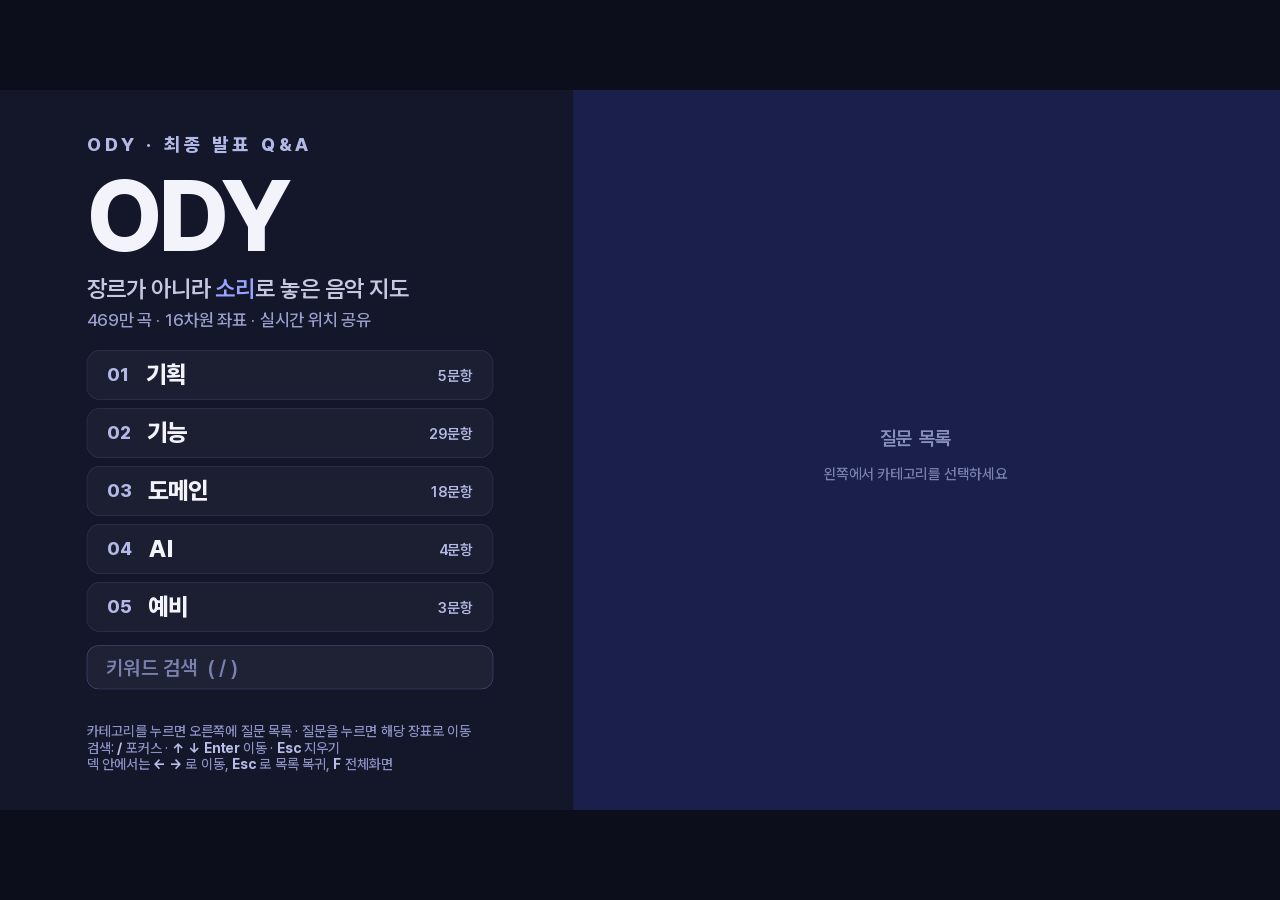
==== index.html @ 1a9466e6 "ODY 최종 발표 Q&A 덱 및 홈 검색 기능 Co-Authored-By: Claude Opus 5.5 <noreply@anthropic.com>" ====
<!doctype html>
<html lang="ko">
<head>
<meta charset="utf-8">
<meta name="viewport" content="width=device-width,initial-scale=1">
<title>ODY · 최종 발표 Q&amp;A</title>
<link rel="stylesheet" href="assets/base.css">
<style>
  body{background:var(--dark)}
  .slide.home{display:block;background:var(--dark);padding:0}
  .home-grid{position:absolute;inset:0;display:grid;grid-template-columns:860px 1fr}

  /* 좌측 */
  .home-l{padding:64px 0 56px 130px;display:flex;flex-direction:column;position:relative;z-index:2}
  .brand-eyebrow{font-size:28px;font-weight:800;letter-spacing:.22em;color:var(--dink3)}
  .brand{font-size:150px;font-weight:800;letter-spacing:-.045em;line-height:.92;color:var(--dink);margin:22px 0 0}
  .brand-def{font-size:35px;font-weight:600;color:var(--dink2);margin-top:20px;letter-spacing:-.01em}
  .brand-tag{font-size:26px;font-weight:500;color:#9AA0CC;margin-top:10px}

  .cats{margin-top:30px;display:flex;flex-direction:column;gap:12px;width:610px}
  .cat{
    display:flex;align-items:center;gap:22px;width:100%;text-align:left;cursor:pointer;
    background:rgba(255,255,255,.035);border:1px solid rgba(152,164,255,.16);
    border-radius:20px;padding:15px 30px;font:inherit;color:var(--dink);
    transition:background .22s var(--ease),border-color .22s var(--ease),transform .22s var(--ease);
  }
  .cat:hover{background:rgba(91,103,232,.16);border-color:rgba(152,164,255,.45);transform:translateX(6px)}
  .cat.on{background:var(--indigo);border-color:var(--indigo)}
  .cat .num{font-size:27px;font-weight:800;letter-spacing:.06em;color:var(--dink3);min-width:36px}
  .cat.on .num{color:#C9CFFF}
  .cat .nm{font-size:36px;font-weight:800;letter-spacing:-.01em}
  .cat .cnt{margin-left:auto;font-size:22px;font-weight:600;color:var(--dink3)}
  .cat.on .cnt{color:#D5DAFF}
  .cat[disabled]{opacity:.34;cursor:default}
  .cat[disabled]:hover{transform:none;background:rgba(255,255,255,.035);border-color:rgba(152,164,255,.16)}

  .home-hint{margin-top:auto;font-size:21px;font-weight:500;color:#8C93C4}
  .home-hint b{color:#B8BEE8;font-weight:700}

  /* 우측 질문 패널 */
  .home-r{position:relative;background:#1A1F4B;overflow:hidden}
  .qwrap{position:absolute;inset:0;padding:96px 110px 84px 76px;display:flex;flex-direction:column;z-index:2}
  .qempty{margin:auto;text-align:center;color:#8A90BE;font-size:29px;font-weight:600;line-height:1.7}
  .qempty span{display:block;font-size:22px;font-weight:500;color:#7A80B0;margin-top:12px}

  .qhead{font-size:27px;font-weight:800;letter-spacing:.18em;color:var(--peri);margin-bottom:8px}
  .qsub{font-size:25px;font-weight:500;color:#9AA0CC;margin-bottom:30px}
  .qlist{display:flex;flex-direction:column;gap:9px;overflow-y:auto;padding-right:14px;flex:1}
  .qlist::-webkit-scrollbar{width:7px}
  .qlist::-webkit-scrollbar-thumb{background:#2E3360;border-radius:4px}
  .q{
    display:flex;align-items:flex-start;gap:18px;cursor:pointer;text-align:left;
    background:rgba(255,255,255,.028);border:1px solid rgba(152,164,255,.1);border-left:3px solid transparent;
    border-radius:14px;padding:17px 22px;font:inherit;color:var(--dink);text-decoration:none;
    transition:background .18s var(--ease),border-color .18s var(--ease),transform .18s var(--ease);
  }
  .q:hover{background:rgba(91,103,232,.2);border-left-color:var(--peri);transform:translateX(5px)}
  .q .qn{font-size:21px;font-weight:800;color:var(--dink3);min-width:40px;padding-top:3px;letter-spacing:.04em}
  .q:hover .qn{color:var(--peri)}
  .q .qt{font-size:27px;font-weight:700;line-height:1.4;letter-spacing:-.01em}
  .q .qp{margin-left:auto;font-size:20px;font-weight:600;color:#9096C8;padding-top:5px;white-space:nowrap}

  .qsect{font-size:22px;font-weight:800;letter-spacing:.16em;color:var(--teal-s);margin:24px 0 6px;padding-left:4px}
  .qsect:first-child{margin-top:0}

  .fadein{animation:fu .5s var(--ease) both}

  /* 검색 */
  .search{margin-top:20px;margin-bottom:20px;width:610px}
  .search input{
    width:100%;font:inherit;font-size:30px;font-weight:600;color:var(--dink);
    background:rgba(255,255,255,.05);border:1px solid rgba(152,164,255,.3);border-radius:18px;padding:14px 28px;outline:none;
  }
  .search input::placeholder{color:#7A80B0}
  .search input:focus{border-color:var(--peri);background:rgba(91,103,232,.12)}
  .q .qbody{display:flex;flex-direction:column;gap:6px;min-width:0}
  .q .qc{font-size:19px;font-weight:700;color:var(--dink3);letter-spacing:.04em}
  .q .qst{font-size:21px;font-weight:600;color:#A9AFDA}
  .q .qsn{font-size:20px;font-weight:500;color:#9096C8;line-height:1.5}
  .q.sel{background:rgba(91,103,232,.28);border-left-color:var(--peri)}
  .q mark{background:rgba(255,212,0,.85);color:#111;border-radius:4px;padding:0 3px}
</style>
</head>
<body>
<div class="stage">
  <div class="deck">
    <section class="slide home is-active">
      <div class="home-grid">
        <div class="home-l">
          <div class="brand-eyebrow" data-a="fd">ODY · 최종 발표 Q&amp;A</div>
          <h1 class="brand" data-a="fu" style="--d:.1s">ODY</h1>
          <p class="brand-def" data-a="fu" style="--d:.2s">장르가 아니라 <span style="color:var(--peri)">소리</span>로 놓은 음악 지도</p>
          <p class="brand-tag" data-a="fu" style="--d:.28s">469만 곡 · 16차원 좌표 · 실시간 위치 공유</p>

          <nav class="cats" data-a="fu" style="--d:.38s">
            <button class="cat" data-cat="planning"><span class="num">01</span><span class="nm">기획</span><span class="cnt">5문항</span></button>
            <button class="cat" data-cat="feature"><span class="num">02</span><span class="nm">기능</span><span class="cnt">29문항</span></button>
            <button class="cat" data-cat="domain"><span class="num">03</span><span class="nm">도메인</span><span class="cnt">18문항</span></button>
            <button class="cat" data-cat="ai"><span class="num">04</span><span class="nm">AI</span><span class="cnt">4문항</span></button>
            <button class="cat" data-cat="reserve"><span class="num">05</span><span class="nm">예비</span><span class="cnt">3문항</span></button>
          </nav>

          <div class="search" data-a="fu" style="--d:.48s">
            <input id="sq" type="search" placeholder="키워드 검색  ( / )" autocomplete="off">
          </div>

          <p class="home-hint" data-a="fi" style="--d:.6s">카테고리를 누르면 오른쪽에 질문 목록 · 질문을 누르면 해당 장표로 이동<br>검색: <b>/</b> 포커스 · <b>↑ ↓ Enter</b> 이동 · <b>Esc</b> 지우기<br>덱 안에서는 <b>← →</b> 로 이동, <b>Esc</b> 로 목록 복귀, <b>F</b> 전체화면</p>
        </div>

        <div class="home-r">
          <div class="qwrap">
            <div class="qempty" id="qempty">질문 목록<span>왼쪽에서 카테고리를 선택하세요</span></div>
            <div id="qpanel" style="display:none;flex-direction:column;flex:1;min-height:0">
              <div class="qhead" id="qhead"></div>
              <div class="qsub" id="qsub"></div>
              <div class="qlist" id="qlist"></div>
            </div>
          </div>
        </div>
      </div>
    </section>
  </div>
</div>

<script src="assets/deck.js"></script>
<script src="assets/search-index.js"></script>
<script>
const DATA = {
  planning: {
    label: '01 · 기획',
    sub: '지도의 전제, 사용자 흐름, 결정의 근거와 한계',
    file: '01-planning.html',
    items: [
      {n:'Q1', t:'왜 장르가 아니라 소리로 지도를 놓았나', s:1},
      {n:'Q2', t:'사용자 한 명이 5분 동안 무엇을 하나', s:2},
      {n:'Q3', t:'실측으로 바꾼 결정 여섯 가지는 무엇인가', s:3},
      {n:'Q4', t:'음원 저작권은 어떻게 피해 가나', s:4},
      {n:'Q5', t:'알고 있는 한계와 다음 단계는', s:5}
    ]
  },
  feature: {
    label: '02 · 기능',
    sub: '주변 탐색 · 여정 · 실시간 따라가기',
    file: '02-feature.html',
    items: [
      {sect:'주변 탐색'},
      {n:'Q1', t:'내 곡과 소리가 비슷한 10곡을 어떻게 고르나', s:1},
      {n:'Q2', t:'469만 곡을 전부 비교하면 느리지 않나', s:2},
      {n:'Q3', t:'가까운 순 그대로 쓰면 이상한 곡이 섞이지 않나', s:4},
      {n:'Q4', t:'규칙 숫자(1.66 · 3곡 · 4.9)는 어떻게 정했나', s:6},
      {n:'Q5', t:'화면에서 바로 옆인데 주변 목록에 없는 이유는', s:7},
      {n:'Q6', t:'비슷한 곡이 정말 가까이 있다는 근거는', s:9},
      {sect:'여정'},
      {n:'Q7', t:'출발 곡과 도착 곡 사이를 어떻게 잇나', s:10},
      {n:'Q8', t:'최단 경로(kNN 그래프)는 왜 버렸나', s:11},
      {n:'Q9', t:'직선 축 + 정거장 방식은 어떻게 동작하나', s:12},
      {n:'Q10', t:'조합 폭발은 어떻게 피했나', s:15},
      {n:'Q11', t:'최단 경로와 비교하면 무엇이 좋아졌나', s:16},
      {n:'Q12', t:'여정 한 번의 결과는 어떤 모습인가', s:17},
      {n:'Q13', t:'곡을 더하면 별자리 모양이 바뀌지 않나', s:18},
      {sect:'따라가기'},
      {n:'Q14', t:'지도 위 내 위치는 어떻게 정해지나', s:20},
      {n:'Q15', t:'누가 움직이면 누구에게 알려야 하나', s:21},
      {n:'Q16', t:'화면 안 사람만 어떻게 골라내나', s:23},
      {n:'Q17', t:'움직임은 어떤 종류로 알리나', s:24},
      {n:'Q18', t:'Redis 왕복은 어떻게 줄였나', s:25},
      {n:'Q19', t:'사람이 아주 많아지면 어떻게 하나', s:26},
      {n:'Q20', t:'주변 사람 패널은 어떤 기준인가', s:27},
      {n:'Q21', t:'따라가기는 내부적으로 어떻게 동작하나', s:28},
      {n:'Q22', t:'늦게 탄 사람은 어느 지점부터 듣나', s:31},
      {n:'Q23', t:'따라가기는 어떻게 끝나나', s:32},
      {n:'Q24', t:'연결이 끊긴 건 어떻게 아나', s:33},
      {n:'Q25', t:'탭을 두 개 열면 어떻게 되나', s:34},
      {n:'Q26', t:'반응과 만남은 규칙이 어떻게 다른가', s:35},
      {n:'Q27', t:'전체 흐름을 한 장으로 보면', s:36},
      {n:'Q28', t:'서버를 늘리면 그대로 동작하나', s:37}
    ]
  },
  domain: {
    label: '03 · 도메인',
    sub: '데이터 정제 · 소리 좌표 · 파이프라인 · 검증 · 운영',
    file: '03-domain.html',
    items: [
      {sect:'데이터 정제'},
      {n:'Q1', t:'2,946만 제출본을 469만 곡으로 어떻게 줄였나', s:1},
      {n:'Q2', t:'제외 규칙 16개는 무엇인가', s:2},
      {n:'Q3', t:'곡 길이 상한을 왜 6분으로 정했나', s:3},
      {n:'Q4', t:'분석기 버전이 다른 곡은 어떻게 처리했나', s:4},
      {sect:'소리 좌표'},
      {n:'Q5', t:'곡 하나는 어떤 숫자로 표현되나', s:5},
      {n:'Q6', t:'단위가 다른 숫자를 어떻게 같은 자로 맞췄나', s:6},
      {n:'Q7', t:'270개를 16개로 줄여도 정보가 남나', s:7},
      {n:'Q8', t:'축마다 뜻이 있다는 게 무슨 말인가', s:8},
      {n:'Q9', t:'겹(레이어)을 내려가면 무엇이 달라지나', s:9},
      {sect:'파이프라인'},
      {n:'Q10', t:'첫 화면 7,204곡은 어떻게 뽑았나', s:10},
      {n:'Q11', t:'원본에서 DB까지 파이프라인은 어떻게 구성되나', s:11},
      {n:'Q12', t:'Spark를 실제로 끝까지 돌렸나', s:12},
      {n:'Q13', t:'분산 결과가 한 대 결과와 같다는 근거는', s:13},
      {sect:'검증'},
      {n:'Q14', t:'지도가 좋아졌다는 걸 어떻게 채점했나', s:14},
      {n:'Q15', t:'합격선은 어떻게 정했나', s:15},
      {sect:'운영'},
      {n:'Q16', t:'신곡은 어떻게 추가하나', s:16},
      {n:'Q17', t:'저장소를 둘로 나눈 이유는', s:17},
      {n:'Q18', t:'pgvector를 고른 이유는', s:18}
    ]
  },
  ai: {
    label: '04 · AI',
    sub: 'LLM의 역할과 한계, PCA를 고른 이유',
    file: '04-ai.html',
    items: [
      {n:'Q1', t:'LLM은 어디에 쓰이나', s:1},
      {n:'Q2', t:'딥러닝 대신 PCA를 고른 이유는', s:2},
      {n:'Q3', t:'별자리 작품 채점은 어떻게 하나', s:3},
      {n:'Q4', t:'취향 분석 문구는 어떻게 만드나', s:4}
    ]
  },
  reserve: {
    label: '05 · 예비',
    sub: '인프라 · 무중단 배포 · 인증',
    file: '05-reserve.html',
    items: [
      {n:'Q1', t:'서버 구성과 배포는 어떻게 되나', s:1},
      {n:'Q2', t:'무중단 배포는 어떻게 동작하나', s:2},
      {n:'Q3', t:'로그인 토큰은 어떻게 관리하나', s:3}
    ]
  }
};

const qempty = document.getElementById('qempty');
const qpanel = document.getElementById('qpanel');
const qhead  = document.getElementById('qhead');
const qsub   = document.getElementById('qsub');
const qlist  = document.getElementById('qlist');
var curCat = null;

function openCat(key){
  const d = DATA[key];
  if(!d) return;
  curCat = key;
  document.getElementById('sq').value = '';
  document.querySelectorAll('.cat').forEach(b => b.classList.toggle('on', b.dataset.cat === key));
  qempty.style.display = 'none';
  qpanel.style.display = 'flex';
  qhead.textContent = d.label;
  qsub.textContent = d.sub;
  qlist.innerHTML = '';
  d.items.forEach((it, idx) => {
    if(it.sect){
      const h = document.createElement('div');
      h.className = 'qsect'; h.textContent = it.sect;
      qlist.appendChild(h); return;
    }
    const a = document.createElement('a');
    a.className = 'q';
    a.href = d.file + '#s' + it.s;
    a.innerHTML = '<span class="qn">'+it.n+'</span><span class="qt">'+it.t+'</span><span class="qp">p.'+it.s+'</span>';
    a.style.animationDelay = (idx * 0.018) + 's';
    a.classList.add('fadein');
    qlist.appendChild(a);
  });
  history.replaceState(null,'','#'+key);
}

document.querySelectorAll('.cat').forEach(b => {
  if(b.disabled) return;
  b.addEventListener('click', () => openCat(b.dataset.cat));
});

// 덱에서 뒤로가기로 돌아왔을 때 해당 카테고리 목록을 열어둠
const h = location.hash.replace('#','');
if(DATA[h]) openCat(h);

// ---------- 검색 ----------
const sq = document.getElementById('sq');
const SLIDES = window.SEARCH || [];
let selIdx = -1;

const esc = t => t.replace(/[&<>"]/g, c => ({'&':'&amp;','<':'&lt;','>':'&gt;','"':'&quot;'}[c]));
const hl = (t, terms) => {
  let out = esc(t);
  terms.forEach(w => {
    const re = new RegExp(esc(w).replace(/[.*+?^${}()|[\]\\]/g, '\\$&'), 'gi');
    out = out.replace(re, m => '<mark>' + m + '</mark>');
  });
  return out;
};
const snippet = (body, w) => {
  const i = body.toLowerCase().indexOf(w);
  const a = Math.max(0, i - 40), b = Math.min(body.length, i + w.length + 90);
  return (a > 0 ? '…' : '') + body.slice(a, b) + (b < body.length ? '…' : '');
};
// 슬라이드 번호 → 그 슬라이드가 속한 질문
function questionOf(file, s){
  for(const key in DATA){
    const d = DATA[key];
    if(d.file !== file) continue;
    let best = null;
    d.items.forEach(it => { if(it.n && it.s <= s && (!best || it.s > best.s)) best = it; });
    return {d, it: best};
  }
  return null;
}
function hitRow(d, it, s, terms, slideTitle, snip){
  const a = document.createElement('a');
  a.className = 'q';
  a.href = d.file + '#s' + s;
  let body = '<span class="qc">' + esc(d.label) + '</span><span class="qt">' + hl(it ? it.t : slideTitle, terms) + '</span>';
  if(slideTitle && it && slideTitle !== it.t) body += '<span class="qst">장표 · ' + hl(slideTitle, terms) + '</span>';
  if(snip) body += '<span class="qsn">' + hl(snip, terms) + '</span>';
  a.innerHTML = '<span class="qn">' + (it ? it.n : '') + '</span><span class="qbody">' + body + '</span><span class="qp">p.' + s + '</span>';
  return a;
}

function runSearch(raw){
  const terms = raw.toLowerCase().split(/\s+/).filter(Boolean);
  selIdx = -1;
  if(!terms.length){
    if(curCat) openCat(curCat);
    else { qpanel.style.display = 'none'; qempty.style.display = ''; }
    return;
  }
  const has = t => { t = t.toLowerCase(); return terms.every(w => t.includes(w)); };
  const titleHits = [], bodyHits = [], seen = new Set();

  // 1순위: 질문 제목
  for(const key in DATA){
    const d = DATA[key];
    d.items.forEach(it => {
      if(!it.n || !has(it.t)) return;
      seen.add(d.file + '#' + it.s);
      const sl = SLIDES.find(x => x.file === d.file && x.s === it.s);
      titleHits.push(hitRow(d, it, it.s, terms, sl ? sl.title : '', ''));
    });
  }
  // 1순위: 장표 큰 제목 / 2순위: 장표 내용
  SLIDES.forEach(sl => {
    const id = sl.file + '#' + sl.s;
    if(seen.has(id)) return;
    const q = questionOf(sl.file, sl.s);
    if(!q) return;
    if(has(sl.title)){
      seen.add(id);
      titleHits.push(hitRow(q.d, q.it, sl.s, terms, sl.title, ''));
    } else if(has(sl.title + ' ' + sl.body)){
      seen.add(id);
      bodyHits.push(hitRow(q.d, q.it, sl.s, terms, sl.title, snippet(sl.body, terms.find(w => sl.body.toLowerCase().includes(w)) || terms[0])));
    }
  });

  document.querySelectorAll('.cat').forEach(b => b.classList.remove('on'));
  qempty.style.display = 'none';
  qpanel.style.display = 'flex';
  qhead.textContent = 'SEARCH';
  qsub.textContent = '“' + raw.trim() + '” · ' + (titleHits.length + bodyHits.length) + '건';
  qlist.innerHTML = '';
  const sect = (label, arr) => {
    const el = document.createElement('div');
    el.className = 'qsect'; el.textContent = label + ' · ' + arr.length;
    qlist.appendChild(el);
    arr.forEach(a => qlist.appendChild(a));
  };
  sect('제목에 포함', titleHits);
  sect('내용에 포함', bodyHits);
}

function moveSel(dir){
  const rows = [...qlist.querySelectorAll('a.q')];
  if(!rows.length) return;
  rows.forEach(r => r.classList.remove('sel'));
  selIdx = Math.max(0, Math.min(rows.length - 1, selIdx + dir));
  rows[selIdx].classList.add('sel');
  rows[selIdx].scrollIntoView({block: 'nearest'});
}

sq.addEventListener('input', () => runSearch(sq.value));
sq.addEventListener('click', e => e.stopPropagation());  // 덱의 클릭 넘기기 방지
sq.addEventListener('keydown', e => {
  e.stopPropagation();
  if(e.key === 'Escape'){ sq.value = ''; runSearch(''); sq.blur(); }
  if(e.key === 'ArrowDown'){ e.preventDefault(); moveSel(1); }
  if(e.key === 'ArrowUp'){ e.preventDefault(); moveSel(-1); }
  if(e.key === 'Enter'){
    const rows = qlist.querySelectorAll('a.q');
    const r = rows[selIdx >= 0 ? selIdx : 0];
    if(r) location.href = r.href;
  }
});

// 숫자 키로 카테고리 선택
document.addEventListener('keydown', e => {
  if(e.target === sq) return;
  if(e.key === '/'){ e.preventDefault(); sq.focus(); return; }
  if(e.key === '1') openCat('planning');
  if(e.key === '2') openCat('feature');
  if(e.key === '3') openCat('domain');
  if(e.key === '4') openCat('ai');
  if(e.key === '5') openCat('reserve');
  if((e.key === 'f' || e.key === 'F')){
    if(document.fullscreenElement) document.exitFullscreen(); else document.documentElement.requestFullscreen();
  }
});
</script>
</body>
</html>
---- assets/base.css ----
/* ODY Q&A — 공통 디자인 시스템 */
/* Pretendard Variable — 로컬 번들 (SIL OFL 1.1, assets/fonts/OFL.txt) */
@font-face{
  font-family:'Pretendard Variable';
  font-weight:45 920;
  font-style:normal;
  font-display:swap;
  src:url('fonts/PretendardVariable.woff2') format('woff2-variations'),
      url('fonts/PretendardVariable.woff2') format('woff2');
}

:root{
  --dark:#14162A; --dark2:#23264A; --deep:#0D0E1C; --dark3:#2C3057;
  --paper:#F4F5F9; --paper2:#F6F7FA; --white:#FFFFFF; --border:#E3E5EF;
  --ink:#1B1D30; --ink2:#5F6480; --ink3:#8F94AA;
  --dink:#F2F3FB; --dink2:#C4C8E0; --dink3:#B3B9E6;
  --indigo:#5B67E8; --peri:#98A4FF; --peri-l:#C3CAFF;
  --teal:#2AA38B; --teal-s:#7FD6C4; --mint:#A8E6D5;
  --purple:#8A5FE0; --purple-l:#B79BF0; --orange:#F09D6B;
  --ease:cubic-bezier(.2,.75,.25,1);
  --ease-line:cubic-bezier(.35,0,.2,1);
}

*{box-sizing:border-box;margin:0;padding:0}
html,body{height:100%}
body{
  background:var(--deep);
  font-family:'Pretendard Variable',Pretendard,'Apple SD Gothic Neo','Noto Sans KR',system-ui,sans-serif;
  color:var(--ink);
  -webkit-font-smoothing:antialiased;
  overflow:hidden;
}

/* ---------- 무대 / 스케일 ---------- */
.stage{position:fixed;inset:0;overflow:hidden;background:var(--deep)}
.deck{position:absolute;left:0;top:0;width:1920px;height:1080px;transform-origin:0 0}

.slide{
  position:absolute;inset:0;
  background:var(--paper);
  padding:78px 130px 70px;
  display:none;
  overflow:hidden;
}
.slide.is-active{display:block}
.slide.dark{background:var(--dark)}
.slide.split{padding:0}

.pnum{position:absolute;right:56px;bottom:40px;font-size:21px;font-weight:600;color:var(--ink3);letter-spacing:.02em}
.slide.dark .pnum{color:#7C82B4}

/* ---------- 타이포 ---------- */
.eyebrow{font-size:28px;font-weight:800;letter-spacing:.2em;color:var(--indigo);margin-bottom:18px}
.slide.dark .eyebrow{color:var(--dink3)}
.title{font-size:65px;font-weight:800;line-height:1.2;letter-spacing:-.02em;color:var(--ink)}
.title.sm{font-size:56px}
.slide.dark .title{color:var(--dink)}
.subtitle{font-size:30px;font-weight:500;color:var(--ink2);margin-top:12px;letter-spacing:-.01em}
.acc{color:var(--indigo)}
.acc-t{color:var(--teal)}
.acc-o{color:#DD7A3B}
.acc-p{color:var(--purple)}
.slide.dark .acc{color:var(--peri)}

.head{margin-bottom:38px}

/* ---------- 하단 결론 바 ---------- */
.concl{
  position:absolute;left:130px;right:130px;bottom:96px;
  background:var(--dark);color:var(--dink);
  border-radius:999px;padding:26px 40px;
  font-size:30px;font-weight:700;text-align:center;letter-spacing:-.01em;
}
.note{position:absolute;left:130px;bottom:104px;font-size:25px;font-weight:600;color:var(--ink2)}

/* ---------- 카드 ---------- */
.card{background:var(--white);border:1px solid var(--border);border-radius:22px;padding:34px 38px;display:flex;flex-direction:column;justify-content:center}
.card.accent{border-color:var(--indigo);background:#F0F2FF}
.card.warm{border-color:#F6D9C4;background:#FEF3EA}
.card.plain{background:#EDEEF4;border-color:transparent}
.cards{display:grid;gap:30px}
.c2{grid-template-columns:1fr 1fr}
.c3{grid-template-columns:repeat(3,1fr)}
.c4{grid-template-columns:repeat(4,1fr)}
.card-t{font-size:32px;font-weight:800;margin-bottom:12px}
.card-s{font-size:25px;font-weight:500;color:var(--ink2);line-height:1.5}

/* ---------- 수치 ---------- */
.big{font-size:83px;font-weight:800;letter-spacing:-.03em;line-height:1}
.big.sm{font-size:63px}
.big-cap{font-size:25px;font-weight:600;color:var(--ink2);margin-top:14px}

/* ---------- 다크 스카이 패널 ---------- */
.sky{position:relative;background:var(--dark);border-radius:18px;overflow:hidden}
.sky canvas{position:absolute;inset:0;width:100%;height:100%}
.sky-in{position:absolute;inset:0}

/* ---------- 태그 / 칩 ---------- */
.chip{display:inline-flex;align-items:center;gap:8px;border-radius:999px;padding:12px 22px;font-size:24px;font-weight:700}
.chip.ind{background:#E9ECFF;color:var(--indigo)}
.chip.org{background:#FDEBDD;color:#B5612B}
.chip.gry{background:#ECEDF3;color:var(--ink2)}
.chip.tl{background:#E2F5F0;color:#1E7C69}

/* ---------- 파이프라인 ---------- */
.flow{display:flex;align-items:center;gap:0}
.flow-node{flex:1;text-align:center}
.flow-arrow{width:64px;height:2px;background:var(--ink3);position:relative;flex:none}
.flow-arrow::after{content:'';position:absolute;right:0;top:-4px;border-left:9px solid var(--ink3);border-top:5px solid transparent;border-bottom:5px solid transparent}
.dot-n{width:104px;height:104px;border-radius:50%;background:var(--indigo);color:#fff;display:grid;place-items:center;font-size:47px;font-weight:800;margin:0 auto}
.dot-n.gray{background:#C2C6D6}
.dot-n.org{background:var(--orange)}
.dot-n.teal{background:var(--teal)}
.dot-n.dk{background:var(--dark)}

/* ---------- 그리드 셀 ---------- */
.cellgrid{display:grid;gap:6px}
.cell{background:#C8CBD8;border-radius:5px;aspect-ratio:1}
.cell.on{background:var(--dark);box-shadow:inset 0 0 0 2px var(--teal-s)}
.cell.keep{background:var(--dark)}
.cell.drop{background:#D9DBE4;box-shadow:inset 0 0 0 2px #9A9FB5;opacity:.8}

/* ---------- 표 ---------- */
.tbl{width:100%;border-collapse:separate;border-spacing:0 14px}
.tbl th{font-size:27px;font-weight:800;padding-bottom:8px}
.tbl td{font-size:26px;font-weight:700;text-align:center;padding:16px 18px;border-radius:14px}
.tbl td.lab{text-align:left;font-weight:600;color:var(--ink2);background:none}
.tbl td.a{background:#FDEBDD;color:#B5612B}
.tbl td.b{background:#E9ECFF;color:var(--indigo)}


/* ---------- 단계 플로우 (두 덱 공용) ---------- */
.steps{display:grid;gap:0;align-items:start}
.step{text-align:center;position:relative}
.step .arr{position:absolute;top:52px;right:-22px;width:44px;height:2px;background:#C8CCDA}
.step .arr::after{content:'';position:absolute;right:0;top:-4px;border-left:9px solid #C8CCDA;border-top:5px solid transparent;border-bottom:5px solid transparent}
.step .lbl{font-size:28px;font-weight:800;margin-top:22px}
.step .box{background:var(--white);border:1px solid var(--border);border-radius:16px;padding:20px 8px;font-size:25px;font-weight:700;margin-top:24px}
.step .tag{display:inline-block;margin-top:16px;border-radius:999px;padding:9px 20px;font-size:21px;font-weight:700}

/* ---------- 세로 여백 채우기 ---------- */
.fill{min-height:596px;align-content:center}
.fill-lg{min-height:700px;align-content:center}

/* ---------- 애니메이션 ---------- */
@keyframes fu{from{opacity:0;transform:translateY(32px)}to{opacity:1;transform:none}}
@keyframes fd{from{opacity:0;transform:translateY(-20px)}to{opacity:1;transform:none}}
@keyframes fl{from{opacity:0;transform:translateX(-35px)}to{opacity:1;transform:none}}
@keyframes fr{from{opacity:0;transform:translateX(35px)}to{opacity:1;transform:none}}
@keyframes fi{from{opacity:0}to{opacity:1}}
@keyframes sc{from{opacity:0;transform:scale(.88)}to{opacity:1;transform:none}}
@keyframes ph{from{opacity:0;transform:translateY(64px)}to{opacity:1;transform:none}}
@keyframes pop{0%{opacity:0;transform:scale(.35)}70%{opacity:1;transform:scale(1.09)}100%{opacity:1;transform:scale(1)}}
@keyframes draw{to{stroke-dashoffset:0}}
@keyframes twinkle{0%,100%{opacity:.3}50%{opacity:1}}

.slide.is-active [data-a]{opacity:0;animation-fill-mode:forwards;animation-timing-function:var(--ease);animation-delay:var(--d,0s)}
.slide.is-active [data-a="fu"]{animation-name:fu;animation-duration:.7s}
.slide.is-active [data-a="fd"]{animation-name:fd;animation-duration:.6s}
.slide.is-active [data-a="fl"]{animation-name:fl;animation-duration:.7s}
.slide.is-active [data-a="fr"]{animation-name:fr;animation-duration:.7s}
.slide.is-active [data-a="fi"]{animation-name:fi;animation-duration:.85s;animation-timing-function:ease}
.slide.is-active [data-a="sc"]{animation-name:sc;animation-duration:.7s}
.slide.is-active [data-a="ph"]{animation-name:ph;animation-duration:.85s}
.slide.is-active [data-a="pop"]{animation-name:pop;animation-duration:.6s}
.slide.is-active [data-draw]{stroke-dasharray:var(--len,600);stroke-dashoffset:var(--len,600);animation:draw 1s var(--ease-line) forwards;animation-delay:var(--d,0s)}

/* ---------- 슬라이드 컨트롤 ---------- */
.nav{position:fixed;bottom:0;left:0;right:0;height:96px;display:flex;align-items:center;justify-content:center;gap:26px;z-index:40;opacity:0;transition:opacity .25s}
.nav:hover,body.show-ui .nav{opacity:1}
.nav button{
  width:52px;height:52px;border-radius:50%;border:1px solid rgba(255,255,255,.18);
  background:rgba(20,22,42,.72);color:#fff;font-size:22px;cursor:pointer;
  display:grid;place-items:center;backdrop-filter:blur(8px);transition:background .2s
}
.nav button:hover{background:var(--indigo)}
.nav button:disabled{opacity:.28;cursor:default}
.nav .counter{color:#fff;font-size:20px;font-weight:600;letter-spacing:.06em;min-width:92px;text-align:center;opacity:.8}

/* 좌상단 숨은 뒤로가기 · 아이콘만 */
.backbtn{
  position:fixed;top:18px;left:22px;z-index:50;
  width:56px;height:56px;padding:0;border:0;background:none;cursor:pointer;
  display:grid;place-items:center;
  color:#9A9FB5;
  opacity:0;transform:translateX(-6px);
  transition:opacity .22s var(--ease),transform .22s var(--ease),color .2s;
}
.backbtn::before{content:'';position:fixed;top:0;left:0;width:210px;height:120px}
.backbtn:hover,.backbtn:focus-visible,body.show-ui .backbtn{opacity:.3;transform:none}
.backbtn:hover{opacity:.55}

/* 진행 바 */
.prog{position:fixed;top:0;left:0;height:3px;background:var(--indigo);z-index:60;transition:width .3s var(--ease)}

@media (prefers-reduced-motion:reduce){
  .slide.is-active [data-a]{animation-name:fi !important;animation-duration:.3s !important}
  .slide.is-active [data-draw]{animation:none;stroke-dashoffset:0}
}

/* ---------- 비교표 (열 강조) · 03/04 공용 ---------- */
.cmptbl{display:grid;row-gap:14px;column-gap:22px;align-items:stretch}
.cmptbl>div{font-size:26px;font-weight:700;text-align:center;padding:20px 18px;border-radius:14px;background:var(--white);border:1px solid var(--border);display:grid;place-items:center;line-height:1.35}
.cmptbl .h{background:none;border-color:transparent;font-size:27px;font-weight:800;color:var(--ink2);padding-bottom:4px}
.cmptbl .h.pick{color:var(--indigo)}
.cmptbl .lb{background:none;border-color:transparent;text-align:left;justify-items:start;font-weight:600;color:var(--ink2)}
.cmptbl .pick{background:#F0F2FF;border-color:var(--indigo);color:var(--indigo)}

/* ---------- 수치 카드 ---------- */
.stat{text-align:center;padding:40px 30px}
.stat .n{font-size:72px;font-weight:800;letter-spacing:-.03em;line-height:1;color:var(--indigo)}
.stat .n.o{color:var(--orange)}
.stat .n.k{color:var(--ink)}
.stat .n.g{color:var(--ink3)}
.stat .l{font-size:25px;font-weight:600;color:var(--ink2);margin-top:16px;line-height:1.4}

/* ---------- 가로 흐름 상자 ---------- */
.hflow{display:grid;align-items:center}
.hflow .bx{background:var(--white);border:1px solid var(--border);border-radius:18px;padding:28px 20px;text-align:center;font-size:28px;font-weight:700;line-height:1.35;min-height:130px;display:grid;place-items:center}
.hflow .bx.ind{color:var(--indigo);background:#F0F2FF;border-color:var(--indigo);font-weight:800}
.hflow .bx.dk{background:var(--dark);color:#fff;border-color:var(--dark)}
.hflow .ar{height:2px;background:#C8CCDA;margin:0 14px;position:relative}
.hflow .ar::after{content:'';position:absolute;right:0;top:-4px;border-left:9px solid #C8CCDA;border-top:5px solid transparent;border-bottom:5px solid transparent}
.hflow .sub{font-size:24px;font-weight:600;color:var(--ink2);text-align:center;margin-top:14px;line-height:1.4}

.chip.pur{background:#EFE8FC;color:var(--purple)}
.chip.sm{font-size:21px;padding:9px 18px}
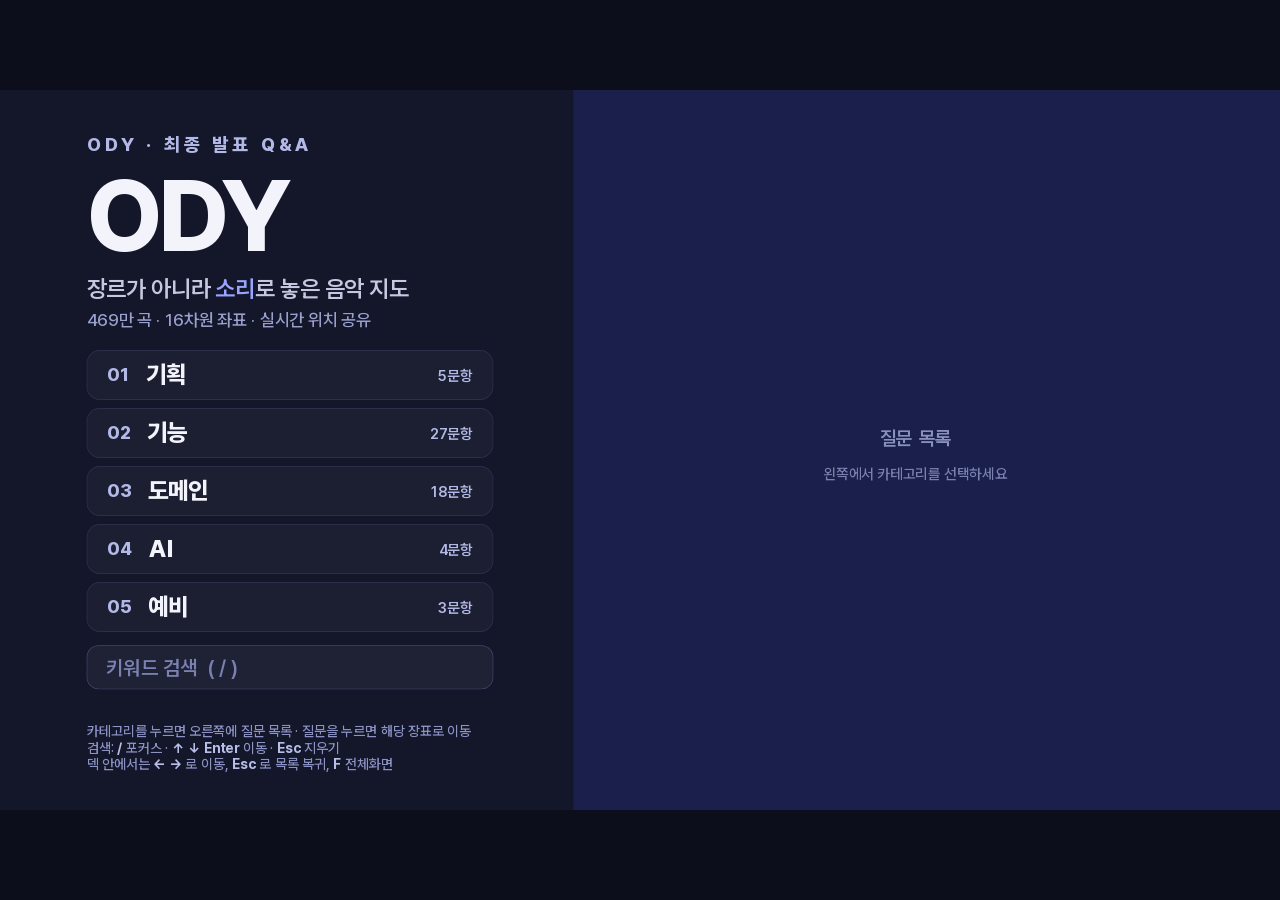
==== commit 82d19f21: "기능 덱: 1장 삭제, 여정 해결 1~3 장표를 이어지는 흐름으로 - 표지(주변 10곡) 장표 삭제, 페이지 번호·홈 질문 목록·색인 한 칸씩 당김 - 해결 2: 해결 1 화면 그" ====
--- a/index.html
+++ b/index.html
@@ -94,7 +94,7 @@
 
           <nav class="cats" data-a="fu" style="--d:.38s">
             <button class="cat" data-cat="planning"><span class="num">01</span><span class="nm">기획</span><span class="cnt">5문항</span></button>
-            <button class="cat" data-cat="feature"><span class="num">02</span><span class="nm">기능</span><span class="cnt">29문항</span></button>
+            <button class="cat" data-cat="feature"><span class="num">02</span><span class="nm">기능</span><span class="cnt">27문항</span></button>
             <button class="cat" data-cat="domain"><span class="num">03</span><span class="nm">도메인</span><span class="cnt">18문항</span></button>
             <button class="cat" data-cat="ai"><span class="num">04</span><span class="nm">AI</span><span class="cnt">4문항</span></button>
             <button class="cat" data-cat="reserve"><span class="num">05</span><span class="nm">예비</span><span class="cnt">3문항</span></button>
@@ -144,36 +144,35 @@
     file: '02-feature.html',
     items: [
       {sect:'주변 탐색'},
-      {n:'Q1', t:'내 곡과 소리가 비슷한 10곡을 어떻게 고르나', s:1},
-      {n:'Q2', t:'469만 곡을 전부 비교하면 느리지 않나', s:2},
-      {n:'Q3', t:'가까운 순 그대로 쓰면 이상한 곡이 섞이지 않나', s:4},
-      {n:'Q4', t:'규칙 숫자(1.66 · 3곡 · 4.9)는 어떻게 정했나', s:6},
-      {n:'Q5', t:'화면에서 바로 옆인데 주변 목록에 없는 이유는', s:7},
-      {n:'Q6', t:'비슷한 곡이 정말 가까이 있다는 근거는', s:9},
+      {n:'Q1', t:'469만 곡을 전부 비교하면 느리지 않나', s:1},
+      {n:'Q2', t:'가까운 순 그대로 쓰면 이상한 곡이 섞이지 않나', s:3},
+      {n:'Q3', t:'규칙 숫자(1.66 · 3곡 · 4.9)는 어떻게 정했나', s:5},
+      {n:'Q4', t:'화면에서 바로 옆인데 주변 목록에 없는 이유는', s:6},
+      {n:'Q5', t:'비슷한 곡이 정말 가까이 있다는 근거는', s:8},
       {sect:'여정'},
-      {n:'Q7', t:'출발 곡과 도착 곡 사이를 어떻게 잇나', s:10},
-      {n:'Q8', t:'최단 경로(kNN 그래프)는 왜 버렸나', s:11},
-      {n:'Q9', t:'직선 축 + 정거장 방식은 어떻게 동작하나', s:12},
-      {n:'Q10', t:'조합 폭발은 어떻게 피했나', s:15},
-      {n:'Q11', t:'최단 경로와 비교하면 무엇이 좋아졌나', s:16},
-      {n:'Q12', t:'여정 한 번의 결과는 어떤 모습인가', s:17},
-      {n:'Q13', t:'곡을 더하면 별자리 모양이 바뀌지 않나', s:18},
+      {n:'Q6', t:'출발 곡과 도착 곡 사이를 어떻게 잇나', s:9},
+      {n:'Q7', t:'최단 경로(kNN 그래프)는 왜 버렸나', s:10},
+      {n:'Q8', t:'직선 축 + 정거장 방식은 어떻게 동작하나', s:11},
+      {n:'Q9', t:'조합 폭발은 어떻게 피했나', s:14},
+      {n:'Q10', t:'최단 경로와 비교하면 무엇이 좋아졌나', s:15},
+      {n:'Q11', t:'여정 한 번의 결과는 어떤 모습인가', s:16},
+      {n:'Q12', t:'곡을 더하면 별자리 모양이 바뀌지 않나', s:17},
       {sect:'따라가기'},
-      {n:'Q14', t:'지도 위 내 위치는 어떻게 정해지나', s:20},
-      {n:'Q15', t:'누가 움직이면 누구에게 알려야 하나', s:21},
-      {n:'Q16', t:'화면 안 사람만 어떻게 골라내나', s:23},
-      {n:'Q17', t:'움직임은 어떤 종류로 알리나', s:24},
-      {n:'Q18', t:'Redis 왕복은 어떻게 줄였나', s:25},
-      {n:'Q19', t:'사람이 아주 많아지면 어떻게 하나', s:26},
-      {n:'Q20', t:'주변 사람 패널은 어떤 기준인가', s:27},
-      {n:'Q21', t:'따라가기는 내부적으로 어떻게 동작하나', s:28},
-      {n:'Q22', t:'늦게 탄 사람은 어느 지점부터 듣나', s:31},
-      {n:'Q23', t:'따라가기는 어떻게 끝나나', s:32},
-      {n:'Q24', t:'연결이 끊긴 건 어떻게 아나', s:33},
-      {n:'Q25', t:'탭을 두 개 열면 어떻게 되나', s:34},
-      {n:'Q26', t:'반응과 만남은 규칙이 어떻게 다른가', s:35},
-      {n:'Q27', t:'전체 흐름을 한 장으로 보면', s:36},
-      {n:'Q28', t:'서버를 늘리면 그대로 동작하나', s:37}
+      {n:'Q13', t:'지도 위 내 위치는 어떻게 정해지나', s:19},
+      {n:'Q14', t:'누가 움직이면 누구에게 알려야 하나', s:20},
+      {n:'Q15', t:'화면 안 사람만 어떻게 골라내나', s:22},
+      {n:'Q16', t:'움직임은 어떤 종류로 알리나', s:23},
+      {n:'Q17', t:'Redis 왕복은 어떻게 줄였나', s:24},
+      {n:'Q18', t:'사람이 아주 많아지면 어떻게 하나', s:25},
+      {n:'Q19', t:'주변 사람 패널은 어떤 기준인가', s:26},
+      {n:'Q20', t:'따라가기는 내부적으로 어떻게 동작하나', s:27},
+      {n:'Q21', t:'늦게 탄 사람은 어느 지점부터 듣나', s:30},
+      {n:'Q22', t:'따라가기는 어떻게 끝나나', s:31},
+      {n:'Q23', t:'연결이 끊긴 건 어떻게 아나', s:32},
+      {n:'Q24', t:'탭을 두 개 열면 어떻게 되나', s:33},
+      {n:'Q25', t:'반응과 만남은 규칙이 어떻게 다른가', s:34},
+      {n:'Q26', t:'전체 흐름을 한 장으로 보면', s:35},
+      {n:'Q27', t:'서버를 늘리면 그대로 동작하나', s:36}
     ]
   },
   domain: {
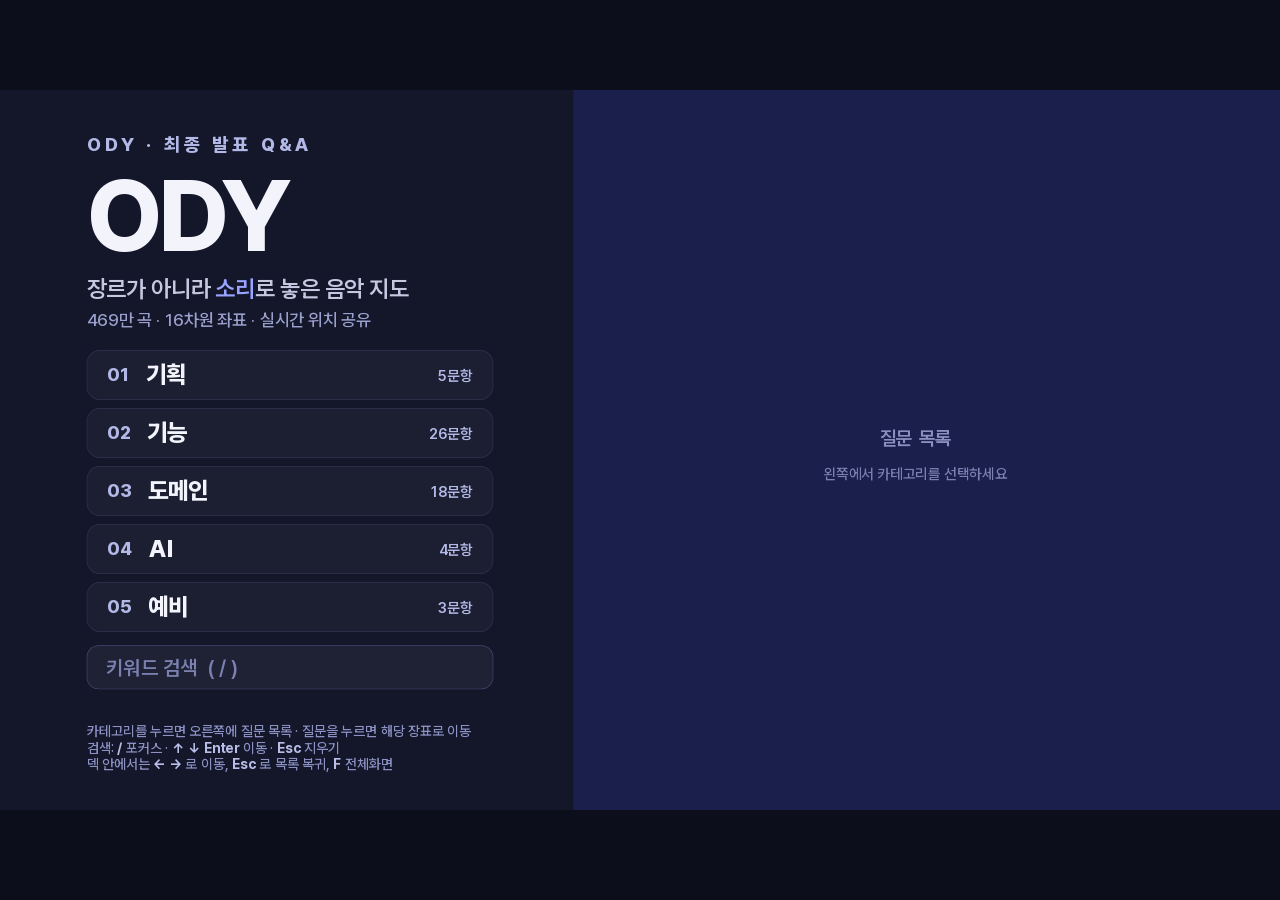
==== commit bba3e3d6: "도메인 덱 시각화 전면 개편, 기능 주변 탐색 정리, 결론 바를 발표 대본으로 - 도메인 18장: 텍스트 대신 그림 · 애니메이션 (1장 막대가 단계별로 줄어듦 등) - 기능: 주" ====
--- a/index.html
+++ b/index.html
@@ -94,7 +94,7 @@
 
           <nav class="cats" data-a="fu" style="--d:.38s">
             <button class="cat" data-cat="planning"><span class="num">01</span><span class="nm">기획</span><span class="cnt">5문항</span></button>
-            <button class="cat" data-cat="feature"><span class="num">02</span><span class="nm">기능</span><span class="cnt">27문항</span></button>
+            <button class="cat" data-cat="feature"><span class="num">02</span><span class="nm">기능</span><span class="cnt">26문항</span></button>
             <button class="cat" data-cat="domain"><span class="num">03</span><span class="nm">도메인</span><span class="cnt">18문항</span></button>
             <button class="cat" data-cat="ai"><span class="num">04</span><span class="nm">AI</span><span class="cnt">4문항</span></button>
             <button class="cat" data-cat="reserve"><span class="num">05</span><span class="nm">예비</span><span class="cnt">3문항</span></button>
@@ -145,34 +145,33 @@
     items: [
       {sect:'주변 탐색'},
       {n:'Q1', t:'469만 곡을 전부 비교하면 느리지 않나', s:1},
-      {n:'Q2', t:'가까운 순 그대로 쓰면 이상한 곡이 섞이지 않나', s:3},
-      {n:'Q3', t:'규칙 숫자(1.66 · 3곡 · 4.9)는 어떻게 정했나', s:5},
-      {n:'Q4', t:'화면에서 바로 옆인데 주변 목록에 없는 이유는', s:6},
-      {n:'Q5', t:'비슷한 곡이 정말 가까이 있다는 근거는', s:8},
+      {n:'Q2', t:'규칙 숫자(1.66 · 3곡 · 4.9)는 어떻게 정했나', s:3},
+      {n:'Q3', t:'화면에서 바로 옆인데 주변 목록에 없는 이유는', s:4},
+      {n:'Q4', t:'비슷한 곡이 정말 가까이 있다는 근거는', s:6},
       {sect:'여정'},
-      {n:'Q6', t:'출발 곡과 도착 곡 사이를 어떻게 잇나', s:9},
-      {n:'Q7', t:'최단 경로(kNN 그래프)는 왜 버렸나', s:10},
-      {n:'Q8', t:'직선 축 + 정거장 방식은 어떻게 동작하나', s:11},
-      {n:'Q9', t:'조합 폭발은 어떻게 피했나', s:14},
-      {n:'Q10', t:'최단 경로와 비교하면 무엇이 좋아졌나', s:15},
-      {n:'Q11', t:'여정 한 번의 결과는 어떤 모습인가', s:16},
-      {n:'Q12', t:'곡을 더하면 별자리 모양이 바뀌지 않나', s:17},
+      {n:'Q5', t:'출발 곡과 도착 곡 사이를 어떻게 잇나', s:7},
+      {n:'Q6', t:'최단 경로(kNN 그래프)는 왜 버렸나', s:8},
+      {n:'Q7', t:'직선 축 + 정거장 방식은 어떻게 동작하나', s:9},
+      {n:'Q8', t:'조합 폭발은 어떻게 피했나', s:12},
+      {n:'Q9', t:'최단 경로와 비교하면 무엇이 좋아졌나', s:13},
+      {n:'Q10', t:'여정 한 번의 결과는 어떤 모습인가', s:14},
+      {n:'Q11', t:'곡을 더하면 별자리 모양이 바뀌지 않나', s:15},
       {sect:'따라가기'},
-      {n:'Q13', t:'지도 위 내 위치는 어떻게 정해지나', s:19},
-      {n:'Q14', t:'누가 움직이면 누구에게 알려야 하나', s:20},
-      {n:'Q15', t:'화면 안 사람만 어떻게 골라내나', s:22},
-      {n:'Q16', t:'움직임은 어떤 종류로 알리나', s:23},
-      {n:'Q17', t:'Redis 왕복은 어떻게 줄였나', s:24},
-      {n:'Q18', t:'사람이 아주 많아지면 어떻게 하나', s:25},
-      {n:'Q19', t:'주변 사람 패널은 어떤 기준인가', s:26},
-      {n:'Q20', t:'따라가기는 내부적으로 어떻게 동작하나', s:27},
-      {n:'Q21', t:'늦게 탄 사람은 어느 지점부터 듣나', s:30},
-      {n:'Q22', t:'따라가기는 어떻게 끝나나', s:31},
-      {n:'Q23', t:'연결이 끊긴 건 어떻게 아나', s:32},
-      {n:'Q24', t:'탭을 두 개 열면 어떻게 되나', s:33},
-      {n:'Q25', t:'반응과 만남은 규칙이 어떻게 다른가', s:34},
-      {n:'Q26', t:'전체 흐름을 한 장으로 보면', s:35},
-      {n:'Q27', t:'서버를 늘리면 그대로 동작하나', s:36}
+      {n:'Q12', t:'지도 위 내 위치는 어떻게 정해지나', s:17},
+      {n:'Q13', t:'누가 움직이면 누구에게 알려야 하나', s:18},
+      {n:'Q14', t:'화면 안 사람만 어떻게 골라내나', s:20},
+      {n:'Q15', t:'움직임은 어떤 종류로 알리나', s:21},
+      {n:'Q16', t:'Redis 왕복은 어떻게 줄였나', s:22},
+      {n:'Q17', t:'사람이 아주 많아지면 어떻게 하나', s:23},
+      {n:'Q18', t:'주변 사람 패널은 어떤 기준인가', s:24},
+      {n:'Q19', t:'따라가기는 내부적으로 어떻게 동작하나', s:25},
+      {n:'Q20', t:'늦게 탄 사람은 어느 지점부터 듣나', s:28},
+      {n:'Q21', t:'따라가기는 어떻게 끝나나', s:29},
+      {n:'Q22', t:'연결이 끊긴 건 어떻게 아나', s:30},
+      {n:'Q23', t:'탭을 두 개 열면 어떻게 되나', s:31},
+      {n:'Q24', t:'반응과 만남은 규칙이 어떻게 다른가', s:32},
+      {n:'Q25', t:'전체 흐름을 한 장으로 보면', s:33},
+      {n:'Q26', t:'서버를 늘리면 그대로 동작하나', s:34}
     ]
   },
   domain: {
--- a/assets/base.css
+++ b/assets/base.css
@@ -68,8 +68,8 @@
 .concl{
   position:absolute;left:130px;right:130px;bottom:96px;
   background:var(--dark);color:var(--dink);
-  border-radius:999px;padding:26px 40px;
-  font-size:30px;font-weight:700;text-align:center;letter-spacing:-.01em;
+  border-radius:999px;padding:28px 44px;
+  font-size:36px;font-weight:700;text-align:center;letter-spacing:-.01em;
 }
 .note{position:absolute;left:130px;bottom:104px;font-size:25px;font-weight:600;color:var(--ink2)}
 
@@ -82,8 +82,8 @@
 .c2{grid-template-columns:1fr 1fr}
 .c3{grid-template-columns:repeat(3,1fr)}
 .c4{grid-template-columns:repeat(4,1fr)}
-.card-t{font-size:32px;font-weight:800;margin-bottom:12px}
-.card-s{font-size:25px;font-weight:500;color:var(--ink2);line-height:1.5}
+.card-t{font-size:37px;font-weight:800;margin-bottom:12px}
+.card-s{font-size:29px;font-weight:500;color:var(--ink2);line-height:1.5}
 
 /* ---------- 수치 ---------- */
 .big{font-size:83px;font-weight:800;letter-spacing:-.03em;line-height:1}
@@ -96,7 +96,7 @@
 .sky-in{position:absolute;inset:0}
 
 /* ---------- 태그 / 칩 ---------- */
-.chip{display:inline-flex;align-items:center;gap:8px;border-radius:999px;padding:12px 22px;font-size:24px;font-weight:700}
+.chip{display:inline-flex;align-items:center;gap:8px;border-radius:999px;padding:14px 28px;font-size:30px;font-weight:700}
 .chip.ind{background:#E9ECFF;color:var(--indigo)}
 .chip.org{background:#FDEBDD;color:#B5612B}
 .chip.gry{background:#ECEDF3;color:var(--ink2)}
@@ -164,6 +164,8 @@
 .slide.is-active [data-a="ph"]{animation-name:ph;animation-duration:.85s}
 .slide.is-active [data-a="pop"]{animation-name:pop;animation-duration:.6s}
 .slide.is-active [data-draw]{stroke-dasharray:var(--len,600);stroke-dashoffset:var(--len,600);animation:draw 1s var(--ease-line) forwards;animation-delay:var(--d,0s)}
+/* 결론 바 = 발표 대본 → 장표가 뜨자마자 바로 보이게 */
+.slide.is-active .concl[data-a]{animation:none;opacity:1}
 
 /* ---------- 슬라이드 컨트롤 ---------- */
 .nav{position:fixed;bottom:0;left:0;right:0;height:96px;display:flex;align-items:center;justify-content:center;gap:26px;z-index:40;opacity:0;transition:opacity .25s}
@@ -224,4 +226,4 @@
 .hflow .sub{font-size:24px;font-weight:600;color:var(--ink2);text-align:center;margin-top:14px;line-height:1.4}
 
 .chip.pur{background:#EFE8FC;color:var(--purple)}
-.chip.sm{font-size:21px;padding:9px 18px}
+.chip.sm{font-size:26px;padding:11px 22px}
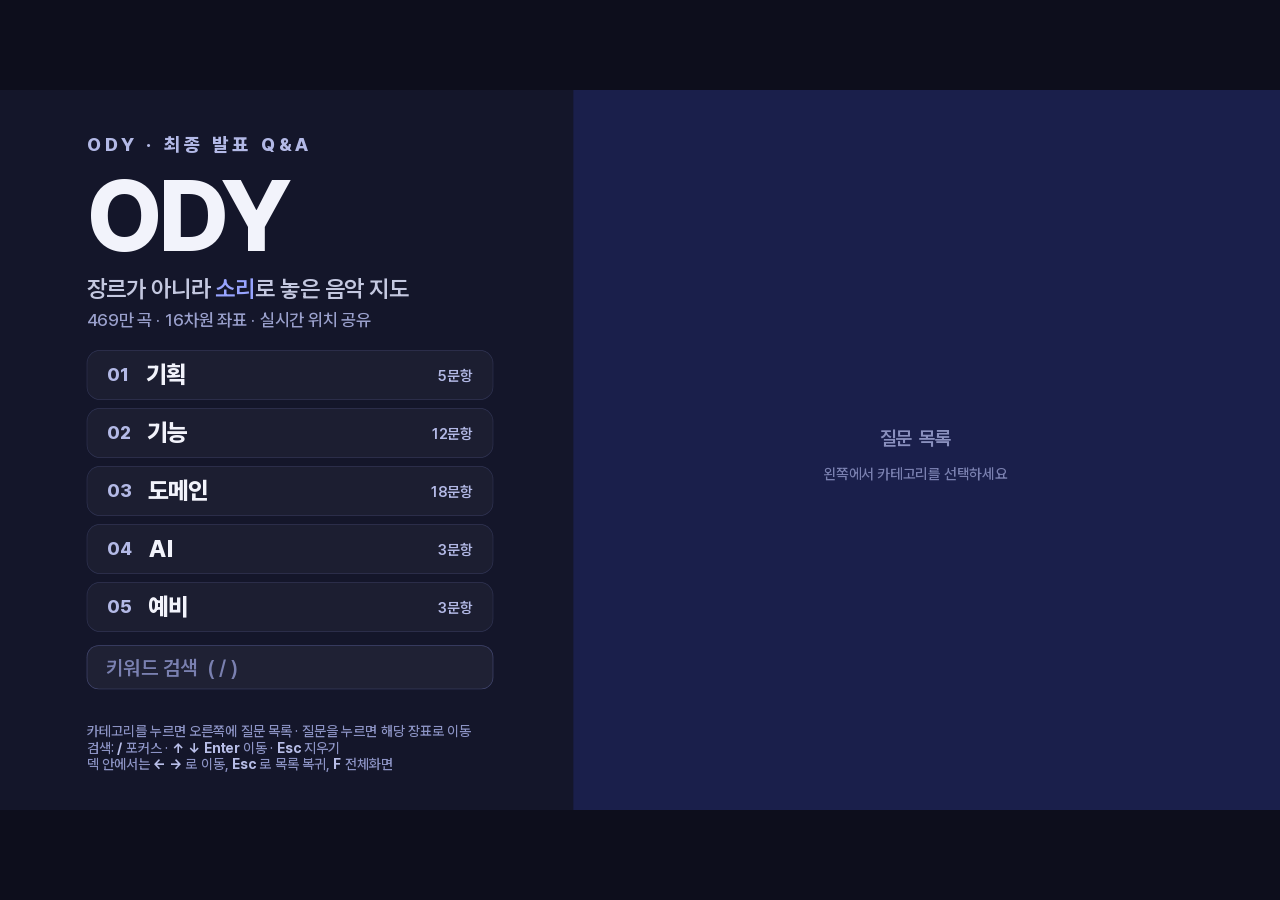
==== commit f6b8597d: "질문 정리: AI의 PCA 질문을 도메인으로, 이어지는 질문 합치기 - 도메인: PCA를 고른 이유 4장 추가 (방법 비교 · 축의 뜻 · 먼 곡 거리 · 비교표), 분석기 버전 " ====
--- a/index.html
+++ b/index.html
@@ -94,9 +94,9 @@
 
           <nav class="cats" data-a="fu" style="--d:.38s">
             <button class="cat" data-cat="planning"><span class="num">01</span><span class="nm">기획</span><span class="cnt">5문항</span></button>
-            <button class="cat" data-cat="feature"><span class="num">02</span><span class="nm">기능</span><span class="cnt">26문항</span></button>
+            <button class="cat" data-cat="feature"><span class="num">02</span><span class="nm">기능</span><span class="cnt">12문항</span></button>
             <button class="cat" data-cat="domain"><span class="num">03</span><span class="nm">도메인</span><span class="cnt">18문항</span></button>
-            <button class="cat" data-cat="ai"><span class="num">04</span><span class="nm">AI</span><span class="cnt">4문항</span></button>
+            <button class="cat" data-cat="ai"><span class="num">04</span><span class="nm">AI</span><span class="cnt">3문항</span></button>
             <button class="cat" data-cat="reserve"><span class="num">05</span><span class="nm">예비</span><span class="cnt">3문항</span></button>
           </nav>
 
@@ -149,29 +149,15 @@
       {n:'Q3', t:'화면에서 바로 옆인데 주변 목록에 없는 이유는', s:4},
       {n:'Q4', t:'비슷한 곡이 정말 가까이 있다는 근거는', s:6},
       {sect:'여정'},
-      {n:'Q5', t:'출발 곡과 도착 곡 사이를 어떻게 잇나', s:7},
-      {n:'Q6', t:'최단 경로(kNN 그래프)는 왜 버렸나', s:8},
-      {n:'Q7', t:'직선 축 + 정거장 방식은 어떻게 동작하나', s:9},
-      {n:'Q8', t:'조합 폭발은 어떻게 피했나', s:12},
-      {n:'Q9', t:'최단 경로와 비교하면 무엇이 좋아졌나', s:13},
-      {n:'Q10', t:'여정 한 번의 결과는 어떤 모습인가', s:14},
-      {n:'Q11', t:'곡을 더하면 별자리 모양이 바뀌지 않나', s:15},
+      {n:'Q5', t:'최단 경로는 왜 버렸나', s:7},
+      {n:'Q6', t:'겹마다 별자리 모양이 바뀌지 않나', s:15},
       {sect:'따라가기'},
-      {n:'Q12', t:'지도 위 내 위치는 어떻게 정해지나', s:17},
-      {n:'Q13', t:'누가 움직이면 누구에게 알려야 하나', s:18},
-      {n:'Q14', t:'화면 안 사람만 어떻게 골라내나', s:20},
-      {n:'Q15', t:'움직임은 어떤 종류로 알리나', s:21},
-      {n:'Q16', t:'Redis 왕복은 어떻게 줄였나', s:22},
-      {n:'Q17', t:'사람이 아주 많아지면 어떻게 하나', s:23},
-      {n:'Q18', t:'주변 사람 패널은 어떤 기준인가', s:24},
-      {n:'Q19', t:'따라가기는 내부적으로 어떻게 동작하나', s:25},
-      {n:'Q20', t:'늦게 탄 사람은 어느 지점부터 듣나', s:28},
-      {n:'Q21', t:'따라가기는 어떻게 끝나나', s:29},
-      {n:'Q22', t:'연결이 끊긴 건 어떻게 아나', s:30},
-      {n:'Q23', t:'탭을 두 개 열면 어떻게 되나', s:31},
-      {n:'Q24', t:'반응과 만남은 규칙이 어떻게 다른가', s:32},
-      {n:'Q25', t:'전체 흐름을 한 장으로 보면', s:33},
-      {n:'Q26', t:'서버를 늘리면 그대로 동작하나', s:34}
+      {n:'Q7', t:'누가 움직이면 누구에게 어떻게 알리나', s:17},
+      {n:'Q8', t:'사람이 많아져도 알림을 감당할 수 있나', s:21},
+      {n:'Q9', t:'주변 사람 패널은 어떤 기준인가', s:23},
+      {n:'Q10', t:'따라가기는 어떻게 동작하고 어떻게 끝나나', s:24},
+      {n:'Q11', t:'연결이 끊기거나 탭을 두 개 열면 어떻게 되나', s:29},
+      {n:'Q12', t:'전체 흐름과 서버를 늘릴 때는', s:31}
     ]
   },
   domain: {
@@ -183,36 +169,35 @@
       {n:'Q1', t:'2,946만 제출본을 469만 곡으로 어떻게 줄였나', s:1},
       {n:'Q2', t:'제외 규칙 16개는 무엇인가', s:2},
       {n:'Q3', t:'곡 길이 상한을 왜 6분으로 정했나', s:3},
-      {n:'Q4', t:'분석기 버전이 다른 곡은 어떻게 처리했나', s:4},
       {sect:'소리 좌표'},
-      {n:'Q5', t:'곡 하나는 어떤 숫자로 표현되나', s:5},
-      {n:'Q6', t:'단위가 다른 숫자를 어떻게 같은 자로 맞췄나', s:6},
-      {n:'Q7', t:'270개를 16개로 줄여도 정보가 남나', s:7},
-      {n:'Q8', t:'축마다 뜻이 있다는 게 무슨 말인가', s:8},
-      {n:'Q9', t:'겹(레이어)을 내려가면 무엇이 달라지나', s:9},
+      {n:'Q4', t:'곡 하나는 어떤 숫자로 표현되나', s:4},
+      {n:'Q5', t:'단위가 다른 숫자를 어떻게 같은 자로 맞췄나', s:7},
+      {n:'Q6', t:'왜 다른 방법이 아니라 PCA를 썼나', s:10},
+      {n:'Q7', t:'270개를 16개로 줄여도 정보가 남나', s:14},
+      {n:'Q8', t:'축마다 뜻이 있다는 게 무슨 말인가', s:18},
+      {n:'Q9', t:'겹(레이어)을 내려가면 무엇이 달라지나', s:21},
       {sect:'파이프라인'},
-      {n:'Q10', t:'첫 화면 7,204곡은 어떻게 뽑았나', s:10},
-      {n:'Q11', t:'원본에서 DB까지 파이프라인은 어떻게 구성되나', s:11},
-      {n:'Q12', t:'Spark를 실제로 끝까지 돌렸나', s:12},
-      {n:'Q13', t:'분산 결과가 한 대 결과와 같다는 근거는', s:13},
+      {n:'Q10', t:'첫 화면 7,204곡은 어떻게 뽑았나', s:23},
+      {n:'Q11', t:'원본에서 DB까지 파이프라인은 어떻게 구성되나', s:26},
+      {n:'Q12', t:'Spark를 실제로 끝까지 돌렸나', s:27},
+      {n:'Q13', t:'분산 결과가 한 대 결과와 같다는 근거는', s:28},
       {sect:'검증'},
-      {n:'Q14', t:'지도가 좋아졌다는 걸 어떻게 채점했나', s:14},
-      {n:'Q15', t:'합격선은 어떻게 정했나', s:15},
+      {n:'Q14', t:'지도가 좋아졌다는 걸 어떻게 채점했나', s:29},
+      {n:'Q15', t:'합격선은 어떻게 정했나', s:30},
       {sect:'운영'},
-      {n:'Q16', t:'신곡은 어떻게 추가하나', s:16},
-      {n:'Q17', t:'저장소를 둘로 나눈 이유는', s:17},
-      {n:'Q18', t:'pgvector를 고른 이유는', s:18}
+      {n:'Q16', t:'신곡은 어떻게 추가하나', s:31},
+      {n:'Q17', t:'저장소를 둘로 나눈 이유는', s:32},
+      {n:'Q18', t:'pgvector를 고른 이유는', s:33}
     ]
   },
   ai: {
     label: '04 · AI',
-    sub: 'LLM의 역할과 한계, PCA를 고른 이유',
+    sub: 'LLM의 역할과 한계',
     file: '04-ai.html',
     items: [
       {n:'Q1', t:'LLM은 어디에 쓰이나', s:1},
-      {n:'Q2', t:'딥러닝 대신 PCA를 고른 이유는', s:2},
-      {n:'Q3', t:'별자리 작품 채점은 어떻게 하나', s:3},
-      {n:'Q4', t:'취향 분석 문구는 어떻게 만드나', s:4}
+      {n:'Q2', t:'별자리 작품 채점은 어떻게 하나', s:2},
+      {n:'Q3', t:'취향 분석 문구는 어떻게 만드나', s:3}
     ]
   },
   reserve: {
@@ -233,6 +218,12 @@
 const qsub   = document.getElementById('qsub');
 const qlist  = document.getElementById('qlist');
 var curCat = null;
+
+// 질문 하나가 차지하는 장 범위 "시작-끝" (다음 질문 바로 앞까지, 마지막 질문은 덱 끝까지)
+function rangeOf(d, it){
+  const next = d.items.filter(x => x.n && x.s > it.s).reduce((m, x) => Math.min(m, x.s), Infinity);
+  return it.s + '-' + (next === Infinity ? '' : next - 1);
+}
 
 function openCat(key){
   const d = DATA[key];
@@ -253,7 +244,7 @@
     }
     const a = document.createElement('a');
     a.className = 'q';
-    a.href = d.file + '#s' + it.s;
+    a.href = d.file + '?r=' + rangeOf(d, it) + '#s' + it.s;
     a.innerHTML = '<span class="qn">'+it.n+'</span><span class="qt">'+it.t+'</span><span class="qp">p.'+it.s+'</span>';
     a.style.animationDelay = (idx * 0.018) + 's';
     a.classList.add('fadein');
@@ -304,7 +295,7 @@
 function hitRow(d, it, s, terms, slideTitle, snip){
   const a = document.createElement('a');
   a.className = 'q';
-  a.href = d.file + '#s' + s;
+  a.href = d.file + (it ? '?r=' + rangeOf(d, it) : '') + '#s' + s;
   let body = '<span class="qc">' + esc(d.label) + '</span><span class="qt">' + hl(it ? it.t : slideTitle, terms) + '</span>';
   if(slideTitle && it && slideTitle !== it.t) body += '<span class="qst">장표 · ' + hl(slideTitle, terms) + '</span>';
   if(snip) body += '<span class="qsn">' + hl(snip, terms) + '</span>';
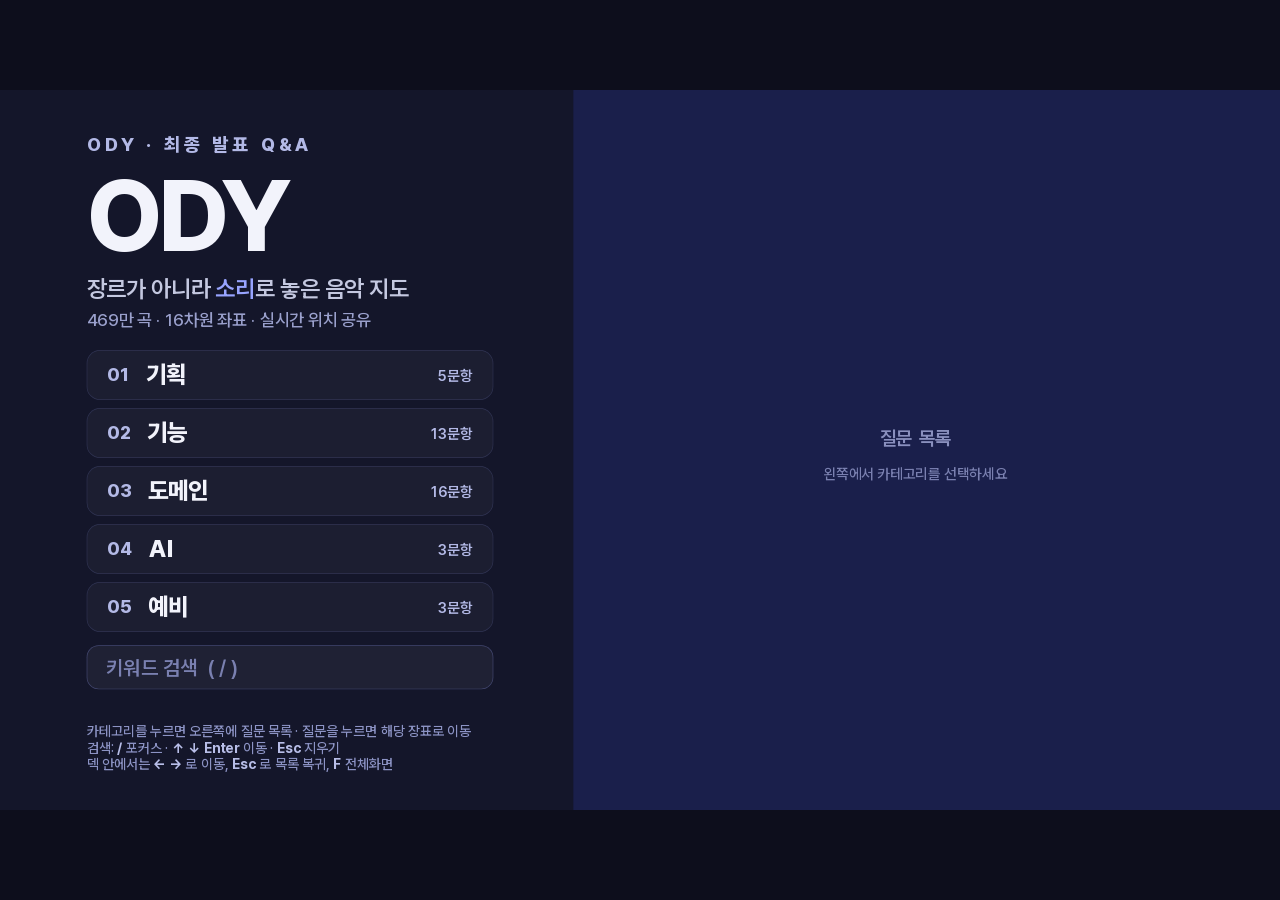
==== commit 03b7b6ed: "장표 정리: 그림 키우기, 비터비 질문, 질문 문구, 섹션 태그 - 전체: 아래 빈 공간을 그림 · 박스 높이로 채움 - 기능: 비터비 방식 DP 질문 5장 추가 (그림 · 애니메" ====
--- a/index.html
+++ b/index.html
@@ -62,6 +62,10 @@
 
   .qsect{font-size:22px;font-weight:800;letter-spacing:.16em;color:var(--teal-s);margin:24px 0 6px;padding-left:4px}
   .qsect:first-child{margin-top:0}
+  .qtags{display:flex;gap:10px;flex-wrap:wrap;margin:-12px 0 18px}
+  .qtag{background:#23264A;color:var(--dink2);border:1px solid #2E3360;border-radius:999px;padding:8px 20px;font-size:21px;font-weight:700;cursor:pointer;font-family:inherit;transition:background .2s,color .2s}
+  .qtag:hover{border-color:var(--teal-s)}
+  .qtag.on{background:var(--teal-s);border-color:var(--teal-s);color:#14162A}
 
   .fadein{animation:fu .5s var(--ease) both}
 
@@ -94,8 +98,8 @@
 
           <nav class="cats" data-a="fu" style="--d:.38s">
             <button class="cat" data-cat="planning"><span class="num">01</span><span class="nm">기획</span><span class="cnt">5문항</span></button>
-            <button class="cat" data-cat="feature"><span class="num">02</span><span class="nm">기능</span><span class="cnt">12문항</span></button>
-            <button class="cat" data-cat="domain"><span class="num">03</span><span class="nm">도메인</span><span class="cnt">18문항</span></button>
+            <button class="cat" data-cat="feature"><span class="num">02</span><span class="nm">기능</span><span class="cnt">13문항</span></button>
+            <button class="cat" data-cat="domain"><span class="num">03</span><span class="nm">도메인</span><span class="cnt">16문항</span></button>
             <button class="cat" data-cat="ai"><span class="num">04</span><span class="nm">AI</span><span class="cnt">3문항</span></button>
             <button class="cat" data-cat="reserve"><span class="num">05</span><span class="nm">예비</span><span class="cnt">3문항</span></button>
           </nav>
@@ -113,6 +117,7 @@
             <div id="qpanel" style="display:none;flex-direction:column;flex:1;min-height:0">
               <div class="qhead" id="qhead"></div>
               <div class="qsub" id="qsub"></div>
+              <div class="qtags" id="qtags"></div>
               <div class="qlist" id="qlist"></div>
             </div>
           </div>
@@ -145,19 +150,20 @@
     items: [
       {sect:'주변 탐색'},
       {n:'Q1', t:'469만 곡을 전부 비교하면 느리지 않나', s:1},
-      {n:'Q2', t:'규칙 숫자(1.66 · 3곡 · 4.9)는 어떻게 정했나', s:3},
+      {n:'Q2', t:'주변곡 거를 때 규칙 어떻게 정했나', s:3},
       {n:'Q3', t:'화면에서 바로 옆인데 주변 목록에 없는 이유는', s:4},
       {n:'Q4', t:'비슷한 곡이 정말 가까이 있다는 근거는', s:6},
       {sect:'여정'},
       {n:'Q5', t:'최단 경로는 왜 버렸나', s:7},
-      {n:'Q6', t:'겹마다 별자리 모양이 바뀌지 않나', s:15},
+      {n:'Q6', t:'왜 비터비 알고리즘이라고 부르나', s:15},
+      {n:'Q7', t:'겹마다 별자리 모양이 바뀌지 않나', s:20},
       {sect:'따라가기'},
-      {n:'Q7', t:'누가 움직이면 누구에게 어떻게 알리나', s:17},
-      {n:'Q8', t:'사람이 많아져도 알림을 감당할 수 있나', s:21},
-      {n:'Q9', t:'주변 사람 패널은 어떤 기준인가', s:23},
-      {n:'Q10', t:'따라가기는 어떻게 동작하고 어떻게 끝나나', s:24},
-      {n:'Q11', t:'연결이 끊기거나 탭을 두 개 열면 어떻게 되나', s:29},
-      {n:'Q12', t:'전체 흐름과 서버를 늘릴 때는', s:31}
+      {n:'Q8', t:'누가 움직이면 누구에게 어떻게 알리나', s:22},
+      {n:'Q9', t:'사람이 많아져도 알림을 감당할 수 있나', s:26},
+      {n:'Q10', t:'주변 사람 패널은 어떤 기준인가', s:28},
+      {n:'Q11', t:'따라가기는 어떻게 동작하고 어떻게 끝나나', s:29},
+      {n:'Q12', t:'연결이 끊기거나 탭을 두 개 열면 어떻게 되나', s:34},
+      {n:'Q13', t:'전체 흐름과 서버를 늘릴 때는', s:36}
     ]
   },
   domain: {
@@ -179,15 +185,13 @@
       {sect:'파이프라인'},
       {n:'Q10', t:'첫 화면 7,204곡은 어떻게 뽑았나', s:23},
       {n:'Q11', t:'원본에서 DB까지 파이프라인은 어떻게 구성되나', s:26},
-      {n:'Q12', t:'Spark를 실제로 끝까지 돌렸나', s:27},
-      {n:'Q13', t:'분산 결과가 한 대 결과와 같다는 근거는', s:28},
+      {n:'Q12', t:'Spark로 끝까지 돌려 봤고 결과는 맞나', s:27},
       {sect:'검증'},
-      {n:'Q14', t:'지도가 좋아졌다는 걸 어떻게 채점했나', s:29},
-      {n:'Q15', t:'합격선은 어떻게 정했나', s:30},
+      {n:'Q13', t:'지도가 좋아졌다는 걸 어떻게 채점하고 판정했나', s:29},
       {sect:'운영'},
-      {n:'Q16', t:'신곡은 어떻게 추가하나', s:31},
-      {n:'Q17', t:'저장소를 둘로 나눈 이유는', s:32},
-      {n:'Q18', t:'pgvector를 고른 이유는', s:33}
+      {n:'Q14', t:'신곡은 어떻게 추가하나', s:31},
+      {n:'Q15', t:'저장소를 둘로 나눈 이유는', s:32},
+      {n:'Q16', t:'pgvector를 고른 이유는', s:33}
     ]
   },
   ai: {
@@ -217,6 +221,29 @@
 const qhead  = document.getElementById('qhead');
 const qsub   = document.getElementById('qsub');
 const qlist  = document.getElementById('qlist');
+const qtags  = document.getElementById('qtags');
+
+// 섹션 태그: 질문이 많은 덱에서 누르면 그 섹션으로 바로 스크롤
+function buildTags(){
+  const sects = [...qlist.querySelectorAll('.qsect')];
+  qtags.innerHTML = '';
+  qtags.style.display = sects.length > 1 ? '' : 'none';
+  sects.forEach(el => {
+    const b = document.createElement('button');
+    b.className = 'qtag'; b.textContent = el.textContent;
+    b.addEventListener('click', () => qlist.scrollTo({top: el.offsetTop - qlist.offsetTop, behavior: 'smooth'}));
+    qtags.appendChild(b);
+  });
+  markTag();
+}
+function markTag(){
+  const sects = [...qlist.querySelectorAll('.qsect')], tags = [...qtags.children];
+  let k = 0;
+  sects.forEach((el, i) => { if (el.offsetTop - qlist.offsetTop <= qlist.scrollTop + 8) k = i; });
+  if (qlist.scrollTop + qlist.clientHeight >= qlist.scrollHeight - 4) k = sects.length - 1;   // 끝까지 내리면 마지막 섹션
+  tags.forEach((t, i) => t.classList.toggle('on', i === k));
+}
+qlist.addEventListener('scroll', markTag);
 var curCat = null;
 
 // 질문 하나가 차지하는 장 범위 "시작-끝" (다음 질문 바로 앞까지, 마지막 질문은 덱 끝까지)
@@ -236,6 +263,7 @@
   qhead.textContent = d.label;
   qsub.textContent = d.sub;
   qlist.innerHTML = '';
+  qtags.style.display = 'none';
   d.items.forEach((it, idx) => {
     if(it.sect){
       const h = document.createElement('div');
@@ -250,6 +278,8 @@
     a.classList.add('fadein');
     qlist.appendChild(a);
   });
+  qlist.scrollTop = 0;
+  buildTags();
   history.replaceState(null,'','#'+key);
 }
 
@@ -309,6 +339,7 @@
   if(!terms.length){
     if(curCat) openCat(curCat);
     else { qpanel.style.display = 'none'; qempty.style.display = ''; }
+    qtags.style.display = 'none';
     return;
   }
   const has = t => { t = t.toLowerCase(); return terms.every(w => t.includes(w)); };
@@ -343,6 +374,7 @@
   qempty.style.display = 'none';
   qpanel.style.display = 'flex';
   qhead.textContent = 'SEARCH';
+  qtags.style.display = 'none';
   qsub.textContent = '“' + raw.trim() + '” · ' + (titleHits.length + bodyHits.length) + '건';
   qlist.innerHTML = '';
   const sect = (label, arr) => {
--- a/assets/base.css
+++ b/assets/base.css
@@ -50,7 +50,7 @@
 .slide.dark .pnum{color:#7C82B4}
 
 /* ---------- 타이포 ---------- */
-.eyebrow{font-size:28px;font-weight:800;letter-spacing:.2em;color:var(--indigo);margin-bottom:18px}
+.eyebrow{font-size:30px;font-weight:800;letter-spacing:-.01em;color:var(--indigo);margin-bottom:16px}
 .slide.dark .eyebrow{color:var(--dink3)}
 .title{font-size:65px;font-weight:800;line-height:1.2;letter-spacing:-.02em;color:var(--ink)}
 .title.sm{font-size:56px}
@@ -179,18 +179,6 @@
 .nav button:disabled{opacity:.28;cursor:default}
 .nav .counter{color:#fff;font-size:20px;font-weight:600;letter-spacing:.06em;min-width:92px;text-align:center;opacity:.8}
 
-/* 좌상단 숨은 뒤로가기 · 아이콘만 */
-.backbtn{
-  position:fixed;top:18px;left:22px;z-index:50;
-  width:56px;height:56px;padding:0;border:0;background:none;cursor:pointer;
-  display:grid;place-items:center;
-  color:#9A9FB5;
-  opacity:0;transform:translateX(-6px);
-  transition:opacity .22s var(--ease),transform .22s var(--ease),color .2s;
-}
-.backbtn::before{content:'';position:fixed;top:0;left:0;width:210px;height:120px}
-.backbtn:hover,.backbtn:focus-visible,body.show-ui .backbtn{opacity:.3;transform:none}
-.backbtn:hover{opacity:.55}
 
 /* 진행 바 */
 .prog{position:fixed;top:0;left:0;height:3px;background:var(--indigo);z-index:60;transition:width .3s var(--ease)}
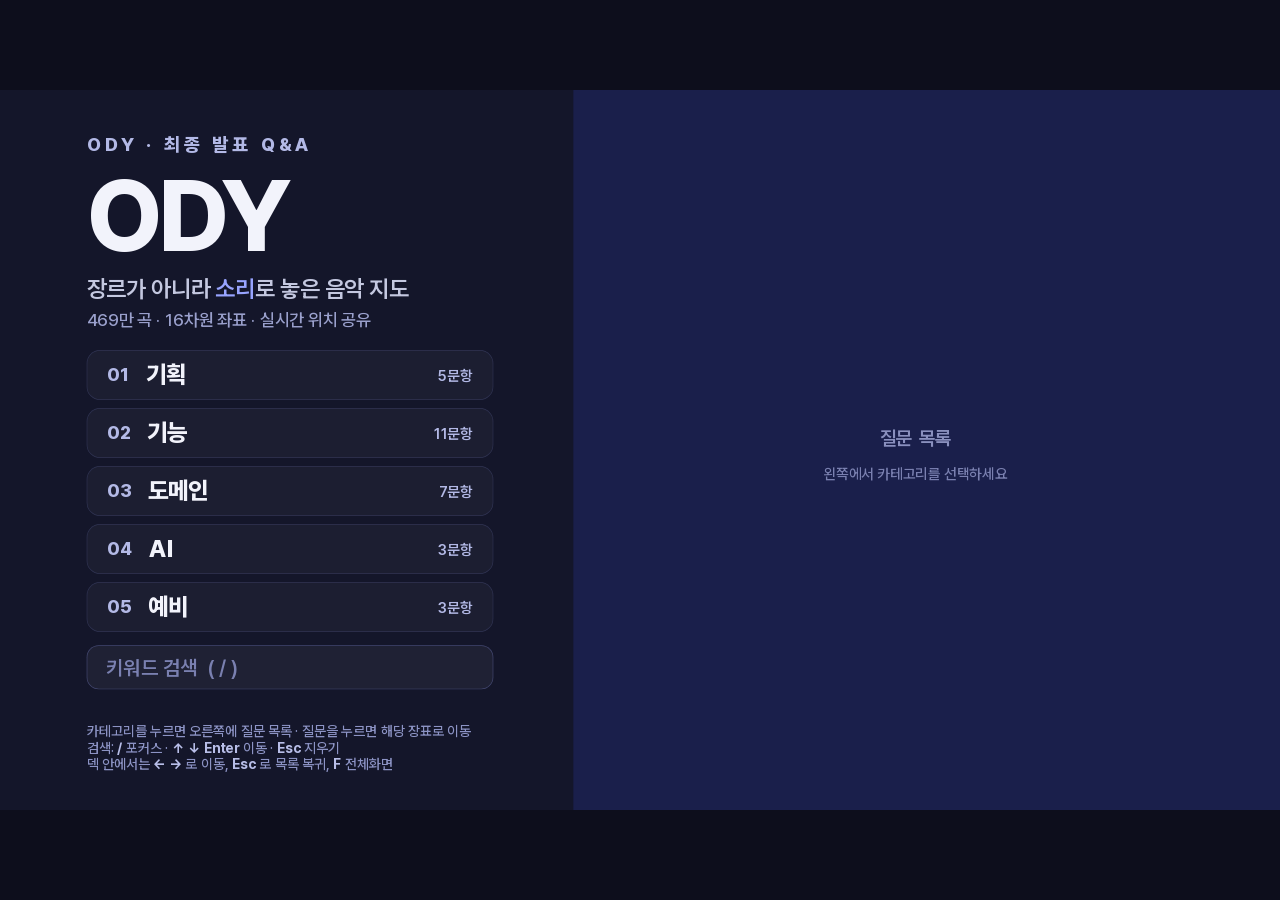
==== commit 28c422ab: "질문 정리: 기능 · 도메인 질문 삭제, 기능 Q1 · Q2 다듬기 - 기능: Q1 앞 4개 좌표 인덱스 → 풀 테이블 스캔 불필요, Q2 자막 빼고 카드 그림 키움,   주변 사" ====
--- a/index.html
+++ b/index.html
@@ -98,8 +98,8 @@
 
           <nav class="cats" data-a="fu" style="--d:.38s">
             <button class="cat" data-cat="planning"><span class="num">01</span><span class="nm">기획</span><span class="cnt">5문항</span></button>
-            <button class="cat" data-cat="feature"><span class="num">02</span><span class="nm">기능</span><span class="cnt">13문항</span></button>
-            <button class="cat" data-cat="domain"><span class="num">03</span><span class="nm">도메인</span><span class="cnt">16문항</span></button>
+            <button class="cat" data-cat="feature"><span class="num">02</span><span class="nm">기능</span><span class="cnt">11문항</span></button>
+            <button class="cat" data-cat="domain"><span class="num">03</span><span class="nm">도메인</span><span class="cnt">7문항</span></button>
             <button class="cat" data-cat="ai"><span class="num">04</span><span class="nm">AI</span><span class="cnt">3문항</span></button>
             <button class="cat" data-cat="reserve"><span class="num">05</span><span class="nm">예비</span><span class="cnt">3문항</span></button>
           </nav>
@@ -160,38 +160,25 @@
       {sect:'따라가기'},
       {n:'Q8', t:'누가 움직이면 누구에게 어떻게 알리나', s:22},
       {n:'Q9', t:'사람이 많아져도 알림을 감당할 수 있나', s:26},
-      {n:'Q10', t:'주변 사람 패널은 어떤 기준인가', s:28},
-      {n:'Q11', t:'따라가기는 어떻게 동작하고 어떻게 끝나나', s:29},
-      {n:'Q12', t:'연결이 끊기거나 탭을 두 개 열면 어떻게 되나', s:34},
-      {n:'Q13', t:'전체 흐름과 서버를 늘릴 때는', s:36}
+      {n:'Q10', t:'따라가기는 어떻게 동작하고 어떻게 끝나나', s:28},
+      {n:'Q11', t:'연결이 끊기거나 탭을 두 개 열면 어떻게 되나', s:33}
     ]
   },
   domain: {
     label: '03 · 도메인',
-    sub: '데이터 정제 · 소리 좌표 · 파이프라인 · 검증 · 운영',
+    sub: '소리 좌표 · 첫 화면 · 운영',
     file: '03-domain.html',
     items: [
-      {sect:'데이터 정제'},
-      {n:'Q1', t:'2,946만 제출본을 469만 곡으로 어떻게 줄였나', s:1},
-      {n:'Q2', t:'제외 규칙 16개는 무엇인가', s:2},
-      {n:'Q3', t:'곡 길이 상한을 왜 6분으로 정했나', s:3},
       {sect:'소리 좌표'},
-      {n:'Q4', t:'곡 하나는 어떤 숫자로 표현되나', s:4},
-      {n:'Q5', t:'단위가 다른 숫자를 어떻게 같은 자로 맞췄나', s:7},
-      {n:'Q6', t:'왜 다른 방법이 아니라 PCA를 썼나', s:10},
-      {n:'Q7', t:'270개를 16개로 줄여도 정보가 남나', s:14},
-      {n:'Q8', t:'축마다 뜻이 있다는 게 무슨 말인가', s:18},
-      {n:'Q9', t:'겹(레이어)을 내려가면 무엇이 달라지나', s:21},
+      {n:'Q1', t:'곡 하나는 어떤 숫자로 표현되나', s:1},
+      {n:'Q2', t:'단위가 다른 숫자를 어떻게 같은 자로 맞췄나', s:4},
+      {n:'Q3', t:'왜 다른 방법이 아니라 PCA를 썼나', s:7},
+      {n:'Q4', t:'270개를 16개로 줄여도 정보가 남나', s:11},
+      {n:'Q5', t:'축마다 뜻이 있다는 게 무슨 말인가', s:15},
       {sect:'파이프라인'},
-      {n:'Q10', t:'첫 화면 7,204곡은 어떻게 뽑았나', s:23},
-      {n:'Q11', t:'원본에서 DB까지 파이프라인은 어떻게 구성되나', s:26},
-      {n:'Q12', t:'Spark로 끝까지 돌려 봤고 결과는 맞나', s:27},
-      {sect:'검증'},
-      {n:'Q13', t:'지도가 좋아졌다는 걸 어떻게 채점하고 판정했나', s:29},
+      {n:'Q6', t:'첫 화면 7,204곡은 어떻게 뽑았나', s:18},
       {sect:'운영'},
-      {n:'Q14', t:'신곡은 어떻게 추가하나', s:31},
-      {n:'Q15', t:'저장소를 둘로 나눈 이유는', s:32},
-      {n:'Q16', t:'pgvector를 고른 이유는', s:33}
+      {n:'Q7', t:'pgvector를 고른 이유는', s:21}
     ]
   },
   ai: {
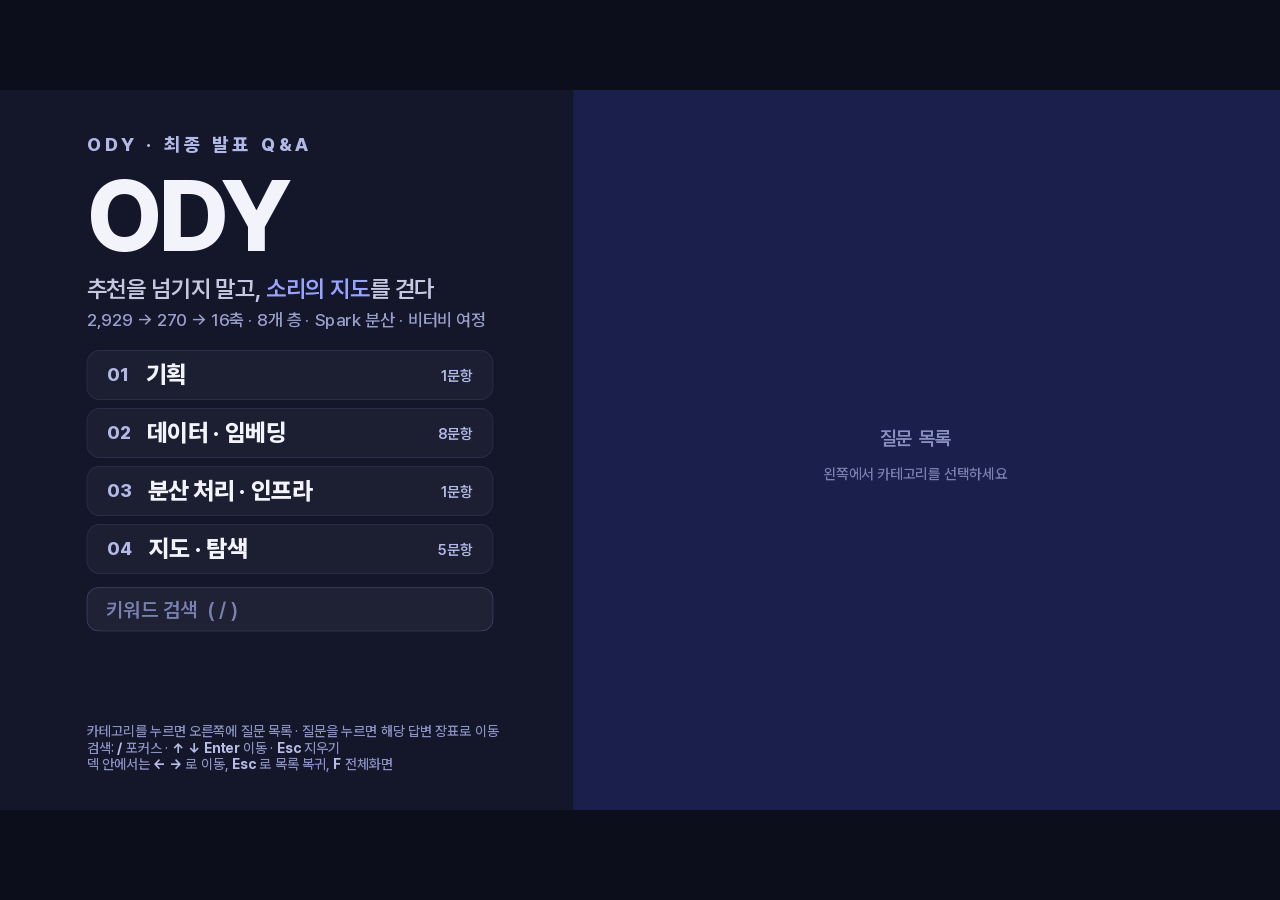
==== commit 0c22bf76: "신버전 내용으로 Q&A 재구성, 그림·애니메이션은 기존 장표 유지 - 카테고리를 신버전 4개(기획 · 데이터·임베딩 · 분산 처리·인프라 · 지도·탐색), 13문항으로 - 질문 ·" ====
--- a/index.html
+++ b/index.html
@@ -93,22 +93,21 @@
         <div class="home-l">
           <div class="brand-eyebrow" data-a="fd">ODY · 최종 발표 Q&amp;A</div>
           <h1 class="brand" data-a="fu" style="--d:.1s">ODY</h1>
-          <p class="brand-def" data-a="fu" style="--d:.2s">장르가 아니라 <span style="color:var(--peri)">소리</span>로 놓은 음악 지도</p>
-          <p class="brand-tag" data-a="fu" style="--d:.28s">469만 곡 · 16차원 좌표 · 실시간 위치 공유</p>
+          <p class="brand-def" data-a="fu" style="--d:.2s">추천을 넘기지 말고, <span style="color:var(--peri)">소리의 지도</span>를 걷다</p>
+          <p class="brand-tag" data-a="fu" style="--d:.28s">2,929 → 270 → 16축 · 8개 층 · Spark 분산 · 비터비 여정</p>
 
           <nav class="cats" data-a="fu" style="--d:.38s">
-            <button class="cat" data-cat="planning"><span class="num">01</span><span class="nm">기획</span><span class="cnt">5문항</span></button>
-            <button class="cat" data-cat="feature"><span class="num">02</span><span class="nm">기능</span><span class="cnt">11문항</span></button>
-            <button class="cat" data-cat="domain"><span class="num">03</span><span class="nm">도메인</span><span class="cnt">7문항</span></button>
-            <button class="cat" data-cat="ai"><span class="num">04</span><span class="nm">AI</span><span class="cnt">3문항</span></button>
-            <button class="cat" data-cat="reserve"><span class="num">05</span><span class="nm">예비</span><span class="cnt">3문항</span></button>
+            <button class="cat" data-cat="planning"><span class="num">01</span><span class="nm">기획</span><span class="cnt">1문항</span></button>
+            <button class="cat" data-cat="data"><span class="num">02</span><span class="nm">데이터 · 임베딩</span><span class="cnt">8문항</span></button>
+            <button class="cat" data-cat="infra"><span class="num">03</span><span class="nm">분산 처리 · 인프라</span><span class="cnt">1문항</span></button>
+            <button class="cat" data-cat="map"><span class="num">04</span><span class="nm">지도 · 탐색</span><span class="cnt">5문항</span></button>
           </nav>
 
           <div class="search" data-a="fu" style="--d:.48s">
             <input id="sq" type="search" placeholder="키워드 검색  ( / )" autocomplete="off">
           </div>
 
-          <p class="home-hint" data-a="fi" style="--d:.6s">카테고리를 누르면 오른쪽에 질문 목록 · 질문을 누르면 해당 장표로 이동<br>검색: <b>/</b> 포커스 · <b>↑ ↓ Enter</b> 이동 · <b>Esc</b> 지우기<br>덱 안에서는 <b>← →</b> 로 이동, <b>Esc</b> 로 목록 복귀, <b>F</b> 전체화면</p>
+          <p class="home-hint" data-a="fi" style="--d:.6s">카테고리를 누르면 오른쪽에 질문 목록 · 질문을 누르면 해당 답변 장표로 이동<br>검색: <b>/</b> 포커스 · <b>↑ ↓ Enter</b> 이동 · <b>Esc</b> 지우기<br>덱 안에서는 <b>← →</b> 로 이동, <b>Esc</b> 로 목록 복귀, <b>F</b> 전체화면</p>
         </div>
 
         <div class="home-r">
@@ -133,72 +132,54 @@
 const DATA = {
   planning: {
     label: '01 · 기획',
-    sub: '지도의 전제, 사용자 흐름, 결정의 근거와 한계',
+    sub: '문제 정의 · 근거 · 차별점 · 저작권',
     file: '01-planning.html',
     items: [
-      {n:'Q1', t:'왜 장르가 아니라 소리로 지도를 놓았나', s:1},
-      {n:'Q2', t:'사용자 한 명이 5분 동안 무엇을 하나', s:2},
-      {n:'Q3', t:'실측으로 바꾼 결정 여섯 가지는 무엇인가', s:3},
-      {n:'Q4', t:'음원 저작권은 어떻게 피해 가나', s:4},
-      {n:'Q5', t:'알고 있는 한계와 다음 단계는', s:5}
+      {sect:'사용자 · 시장'},
+      {n:'Q1', t:'음원 저작권은 어떻게 해결했나', s:1}
     ]
   },
-  feature: {
-    label: '02 · 기능',
-    sub: '주변 탐색 · 여정 · 실시간 따라가기',
+  data: {
+    label: '02 · 데이터 · 임베딩',
+    sub: '원본 데이터 · 특징 선별 · 스케일링 · PCA · 축 이름',
+    file: '03-domain.html',
+    items: [
+      {sect:'원본 데이터'},
+      {n:'Q1', t:'데이터는 어디서 왔고, 몇 곡인가', s:1},
+      {sect:'특징 선별 · 스케일링'},
+      {n:'Q2', t:'2,900개 특징에서 270개는 어떻게 골랐나', s:2},
+      {n:'Q3', t:'단위가 다른 특징을 어떻게 같은 자로 맞췄나', s:4},
+      {sect:'PCA'},
+      {n:'Q4', t:'왜 PCA인가 — t-SNE, UMAP, 딥러닝은?', s:6},
+      {n:'Q5', t:'270개를 16개로 줄여도 정보가 남나', s:10},
+      {sect:'축 이름 · 확장'},
+      {n:'Q6', t:'축 이름(밝기, 베이스…)은 주관적이지 않나', s:14},
+      {n:'Q7', t:'신곡은 어떻게 지도에 올리나 — 지도가 바뀌지 않나', s:17},
+      {n:'Q8', t:'PCA는 언제 다시 학습하나', s:19}
+    ]
+  },
+  infra: {
+    label: '03 · 분산 처리 · 인프라',
+    sub: '630GB · Spark 파이프라인 · 성능 · DB · 배포',
+    file: '03-domain.html',
+    items: [
+      {sect:'DB · 서버'},
+      {n:'Q1', t:'왜 pgvector인가 — Neo4j, 별도 벡터 DB는', s:24}
+    ]
+  },
+  map: {
+    label: '04 · 지도 · 탐색',
+    sub: '8개 층 · 주변 탐색 · 첫 화면 · 따라가기',
     file: '02-feature.html',
     items: [
       {sect:'주변 탐색'},
-      {n:'Q1', t:'469만 곡을 전부 비교하면 느리지 않나', s:1},
-      {n:'Q2', t:'주변곡 거를 때 규칙 어떻게 정했나', s:3},
-      {n:'Q3', t:'화면에서 바로 옆인데 주변 목록에 없는 이유는', s:4},
-      {n:'Q4', t:'비슷한 곡이 정말 가까이 있다는 근거는', s:6},
-      {sect:'여정'},
-      {n:'Q5', t:'최단 경로는 왜 버렸나', s:7},
-      {n:'Q6', t:'왜 비터비 알고리즘이라고 부르나', s:15},
-      {n:'Q7', t:'겹마다 별자리 모양이 바뀌지 않나', s:20},
-      {sect:'따라가기'},
-      {n:'Q8', t:'누가 움직이면 누구에게 어떻게 알리나', s:22},
-      {n:'Q9', t:'사람이 많아져도 알림을 감당할 수 있나', s:26},
-      {n:'Q10', t:'따라가기는 어떻게 동작하고 어떻게 끝나나', s:28},
-      {n:'Q11', t:'연결이 끊기거나 탭을 두 개 열면 어떻게 되나', s:33}
-    ]
-  },
-  domain: {
-    label: '03 · 도메인',
-    sub: '소리 좌표 · 첫 화면 · 운영',
-    file: '03-domain.html',
-    items: [
-      {sect:'소리 좌표'},
-      {n:'Q1', t:'곡 하나는 어떤 숫자로 표현되나', s:1},
-      {n:'Q2', t:'단위가 다른 숫자를 어떻게 같은 자로 맞췄나', s:4},
-      {n:'Q3', t:'왜 다른 방법이 아니라 PCA를 썼나', s:7},
-      {n:'Q4', t:'270개를 16개로 줄여도 정보가 남나', s:11},
-      {n:'Q5', t:'축마다 뜻이 있다는 게 무슨 말인가', s:15},
-      {sect:'파이프라인'},
-      {n:'Q6', t:'첫 화면 7,204곡은 어떻게 뽑았나', s:18},
-      {sect:'운영'},
-      {n:'Q7', t:'pgvector를 고른 이유는', s:21}
-    ]
-  },
-  ai: {
-    label: '04 · AI',
-    sub: 'LLM의 역할과 한계',
-    file: '04-ai.html',
-    items: [
-      {n:'Q1', t:'LLM은 어디에 쓰이나', s:1},
-      {n:'Q2', t:'별자리 작품 채점은 어떻게 하나', s:2},
-      {n:'Q3', t:'취향 분석 문구는 어떻게 만드나', s:3}
-    ]
-  },
-  reserve: {
-    label: '05 · 예비',
-    sub: '인프라 · 무중단 배포 · 인증',
-    file: '05-reserve.html',
-    items: [
-      {n:'Q1', t:'서버 구성과 배포는 어떻게 되나', s:1},
-      {n:'Q2', t:'무중단 배포는 어떻게 동작하나', s:2},
-      {n:'Q3', t:'로그인 토큰은 어떻게 관리하나', s:3}
+      {n:'Q1', t:'469만 곡 중 가까운 10곡을 어떻게 빨리 찾나', s:1},
+      {n:'Q2', t:'화면에서 가까운데 주변 목록에 없는 이유는', s:3},
+      {n:'Q3', t:'가까우면 정말 비슷하다는 근거는', s:5},
+      {sect:'첫 화면'},
+      {n:'Q4', t:'469만 곡을 첫 화면에 다 그리나', s:21, f:'03-domain.html'},
+      {sect:'따라가기 · 실시간'},
+      {n:'Q5', t:'따라가기는 실시간으로 어떻게 동작하나', s:6}
     ]
   }
 };
@@ -234,10 +215,15 @@
 var curCat = null;
 
 // 질문 하나가 차지하는 장 범위 "시작-끝" (다음 질문 바로 앞까지, 마지막 질문은 덱 끝까지)
+const fileOf = (d, it) => it.f || d.file;
+// 같은 파일을 쓰는 질문 전부를 보고, 다음 질문 바로 앞까지 (마지막이면 파일 끝까지)
 function rangeOf(d, it){
-  const next = d.items.filter(x => x.n && x.s > it.s).reduce((m, x) => Math.min(m, x.s), Infinity);
+  const f = fileOf(d, it);
+  let next = Infinity;
+  for(const k in DATA) DATA[k].items.forEach(x => { if(x.n && fileOf(DATA[k], x) === f && x.s > it.s) next = Math.min(next, x.s); });
   return it.s + '-' + (next === Infinity ? '' : next - 1);
 }
+const qHref = (key, d, it, s) => fileOf(d, it) + '?r=' + rangeOf(d, it) + '&c=' + key + '#s' + (s || it.s);
 
 function openCat(key){
   const d = DATA[key];
@@ -259,7 +245,7 @@
     }
     const a = document.createElement('a');
     a.className = 'q';
-    a.href = d.file + '?r=' + rangeOf(d, it) + '#s' + it.s;
+    a.href = qHref(key, d, it);
     a.innerHTML = '<span class="qn">'+it.n+'</span><span class="qt">'+it.t+'</span><span class="qp">p.'+it.s+'</span>';
     a.style.animationDelay = (idx * 0.018) + 's';
     a.classList.add('fadein');
@@ -300,19 +286,16 @@
 };
 // 슬라이드 번호 → 그 슬라이드가 속한 질문
 function questionOf(file, s){
-  for(const key in DATA){
-    const d = DATA[key];
-    if(d.file !== file) continue;
-    let best = null;
-    d.items.forEach(it => { if(it.n && it.s <= s && (!best || it.s > best.s)) best = it; });
-    return {d, it: best};
-  }
-  return null;
-}
-function hitRow(d, it, s, terms, slideTitle, snip){
+  let best = null;
+  for(const key in DATA) DATA[key].items.forEach(it => {
+    if(it.n && fileOf(DATA[key], it) === file && it.s <= s && (!best || it.s > best.it.s)) best = {key, d: DATA[key], it};
+  });
+  return best;
+}
+function hitRow(key, d, it, s, terms, slideTitle, snip){
   const a = document.createElement('a');
   a.className = 'q';
-  a.href = d.file + (it ? '?r=' + rangeOf(d, it) : '') + '#s' + s;
+  a.href = qHref(key, d, it, s);
   let body = '<span class="qc">' + esc(d.label) + '</span><span class="qt">' + hl(it ? it.t : slideTitle, terms) + '</span>';
   if(slideTitle && it && slideTitle !== it.t) body += '<span class="qst">장표 · ' + hl(slideTitle, terms) + '</span>';
   if(snip) body += '<span class="qsn">' + hl(snip, terms) + '</span>';
@@ -337,9 +320,9 @@
     const d = DATA[key];
     d.items.forEach(it => {
       if(!it.n || !has(it.t)) return;
-      seen.add(d.file + '#' + it.s);
-      const sl = SLIDES.find(x => x.file === d.file && x.s === it.s);
-      titleHits.push(hitRow(d, it, it.s, terms, sl ? sl.title : '', ''));
+      seen.add(fileOf(d, it) + '#' + it.s);
+      const sl = SLIDES.find(x => x.file === fileOf(d, it) && x.s === it.s);
+      titleHits.push(hitRow(key, d, it, it.s, terms, sl ? sl.title : '', ''));
     });
   }
   // 1순위: 장표 큰 제목 / 2순위: 장표 내용
@@ -350,10 +333,10 @@
     if(!q) return;
     if(has(sl.title)){
       seen.add(id);
-      titleHits.push(hitRow(q.d, q.it, sl.s, terms, sl.title, ''));
+      titleHits.push(hitRow(q.key, q.d, q.it, sl.s, terms, sl.title, ''));
     } else if(has(sl.title + ' ' + sl.body)){
       seen.add(id);
-      bodyHits.push(hitRow(q.d, q.it, sl.s, terms, sl.title, snippet(sl.body, terms.find(w => sl.body.toLowerCase().includes(w)) || terms[0])));
+      bodyHits.push(hitRow(q.key, q.d, q.it, sl.s, terms, sl.title, snippet(sl.body, terms.find(w => sl.body.toLowerCase().includes(w)) || terms[0])));
     }
   });
 
--- a/assets/base.css
+++ b/assets/base.css
@@ -168,7 +168,7 @@
 .slide.is-active .concl[data-a]{animation:none;opacity:1}
 
 /* ---------- 슬라이드 컨트롤 ---------- */
-.nav{position:fixed;bottom:0;left:0;right:0;height:96px;display:flex;align-items:center;justify-content:center;gap:26px;z-index:40;opacity:0;transition:opacity .25s}
+.nav{position:fixed;bottom:0;left:0;right:0;height:96px;display:none;align-items:center;justify-content:center;gap:26px;z-index:40;opacity:0;transition:opacity .25s}
 .nav:hover,body.show-ui .nav{opacity:1}
 .nav button{
   width:52px;height:52px;border-radius:50%;border:1px solid rgba(255,255,255,.18);
